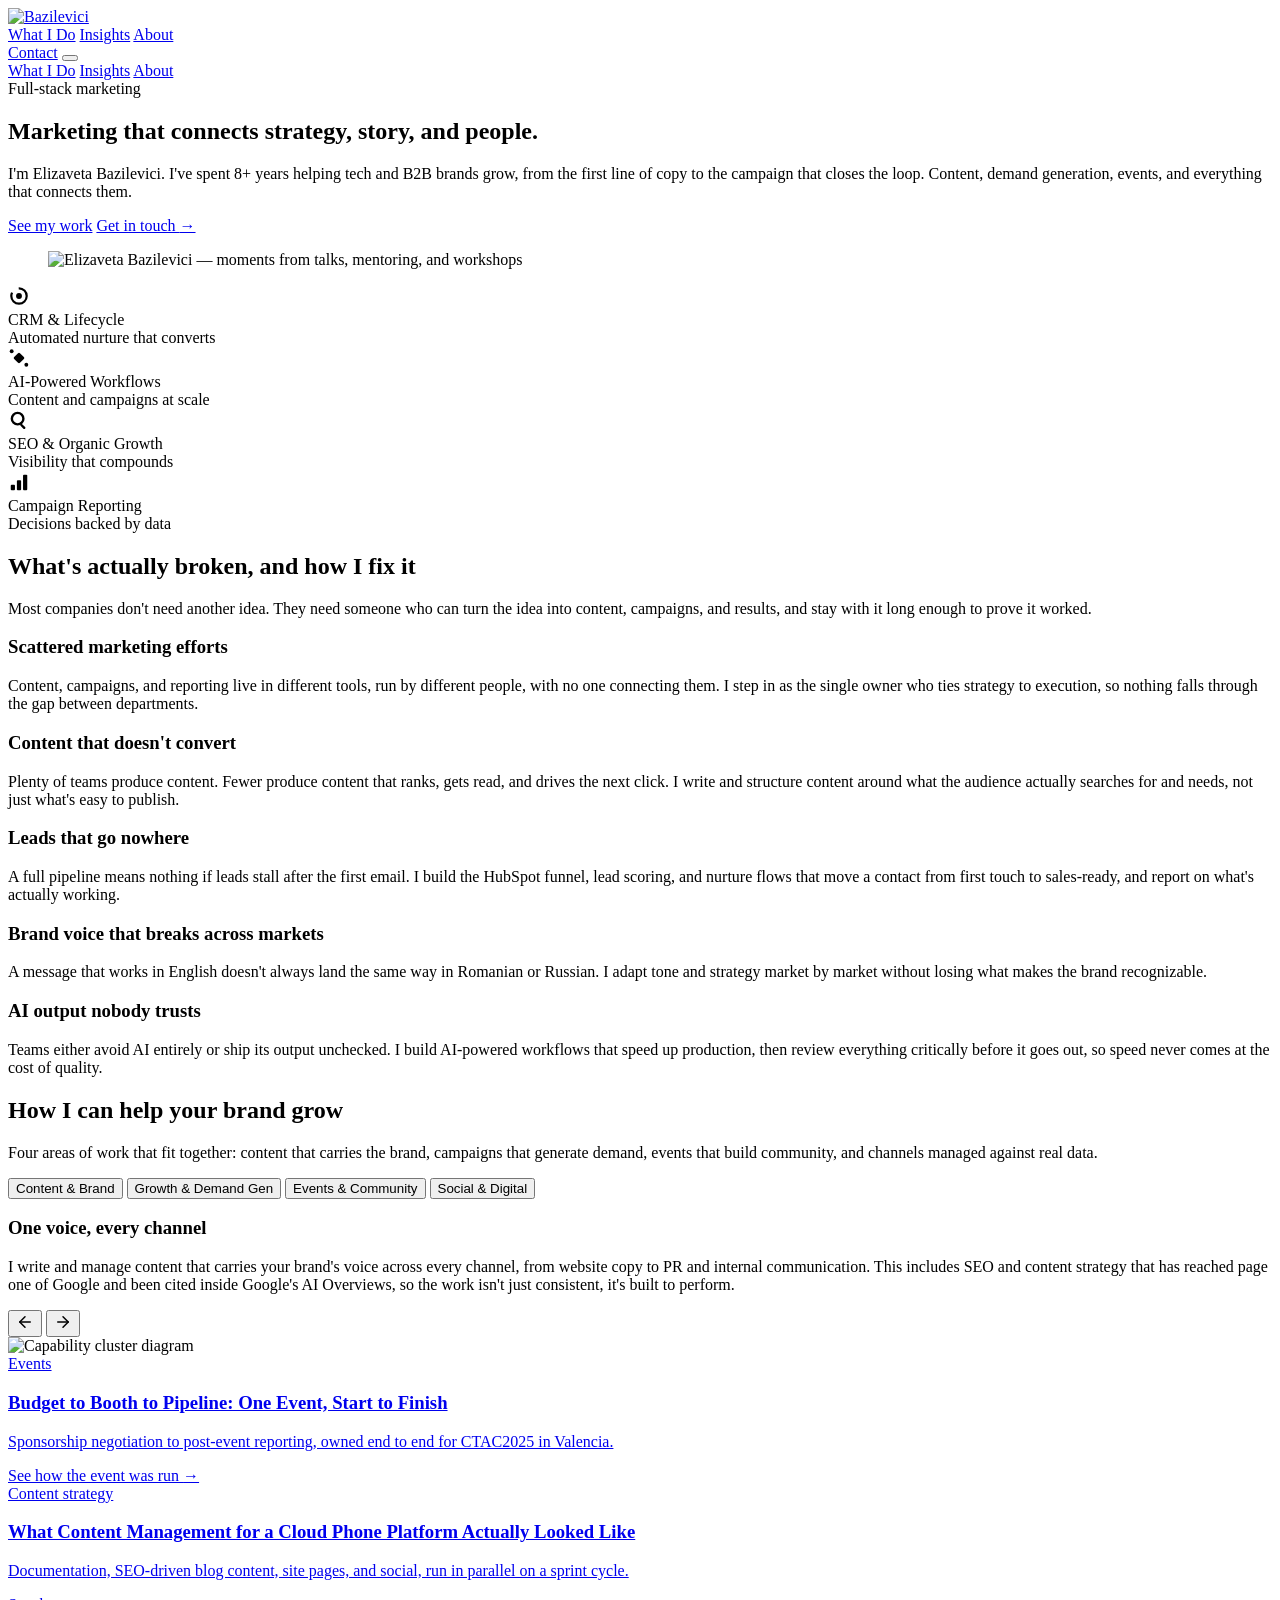
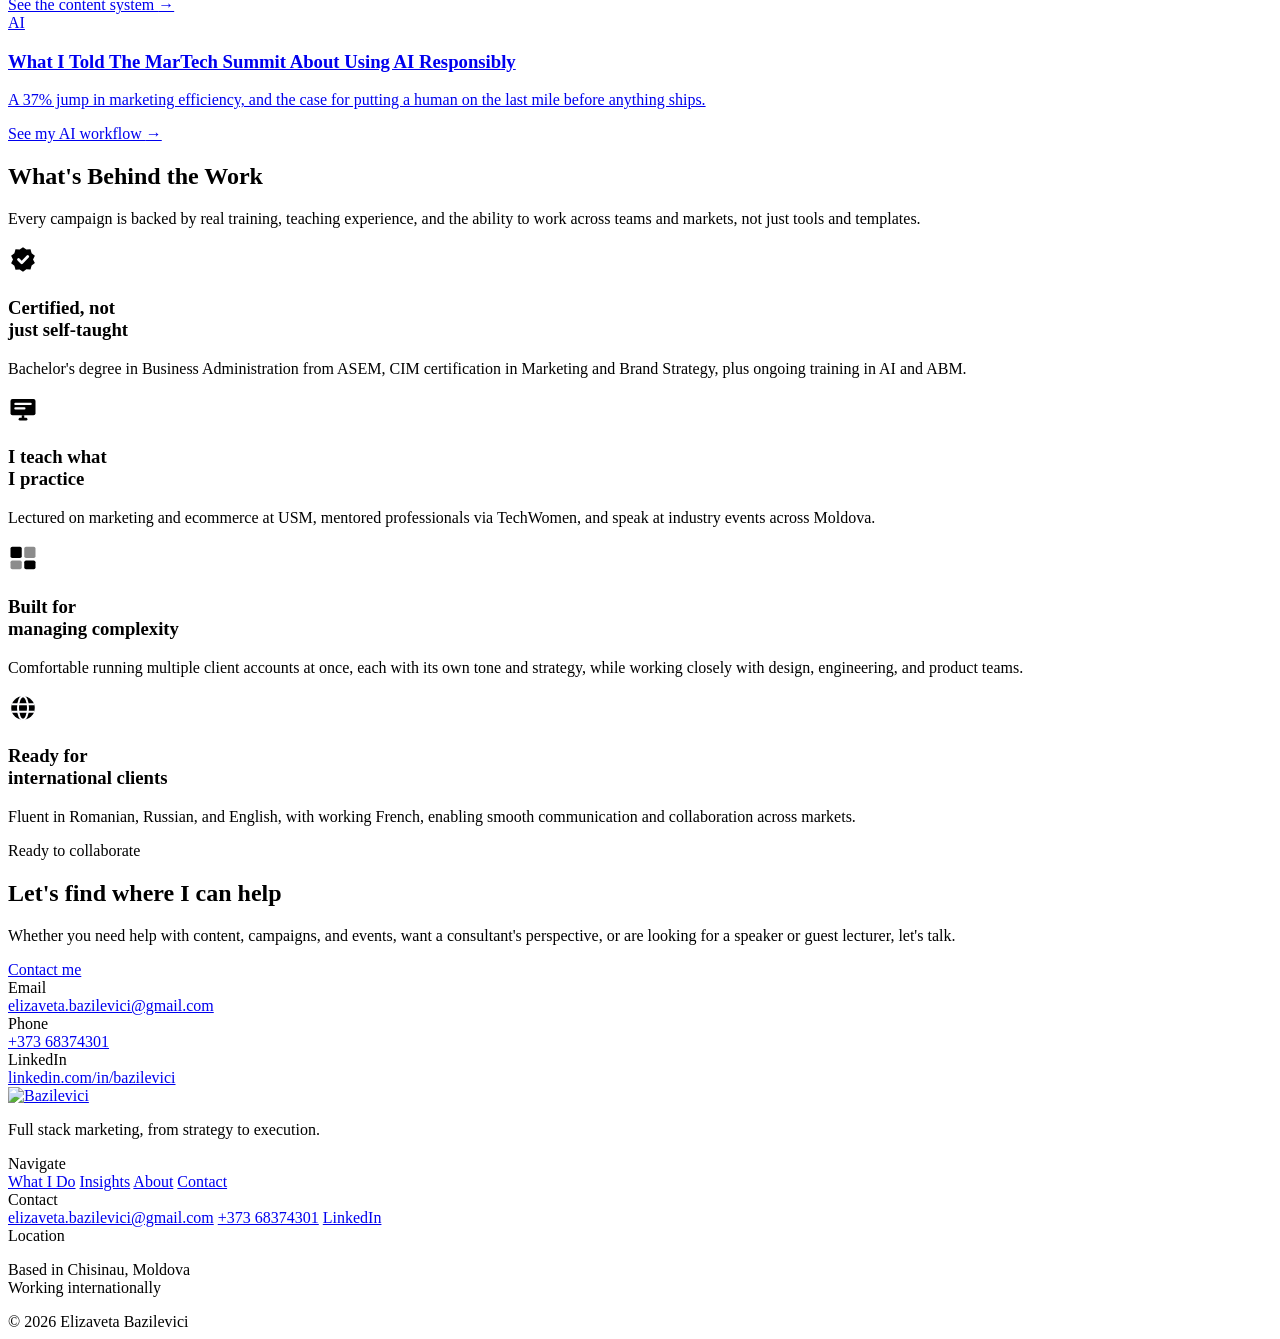
==== index.html @ fcd4f854 "Add index.html for portfolio homepage Co-Authored-By: Claude Sonnet 5 <noreply@anthropic.com> Claude" ====
<!DOCTYPE html>
<html lang="en">
<head>
<meta charset="utf-8">
<meta name="viewport" content="width=device-width, initial-scale=1">
<title>Elizaveta Bazilevici — Marketing &amp; Event Strategist</title>
<meta name="description" content="Marketing that connects strategy, story, and people. Content, demand generation, events, and everything that connects them.">
<link rel="icon" type="image/svg+xml" href="assets/img/favicon.svg">
<link rel="preconnect" href="https://fonts.googleapis.com">
<link rel="preconnect" href="https://fonts.gstatic.com" crossorigin>
<link href="https://fonts.googleapis.com/css2?family=Instrument+Sans:wght@400;500;600;700&display=swap" rel="stylesheet">
<link rel="stylesheet" href="assets/css/style.css">
</head>
<body>

<header class="site-header" id="top">
  <div class="site-header__bar">
    <a href="#top" class="brand-link">
      <img src="assets/img/logo.png" alt="Bazilevici" />
    </a>
    <div class="site-header__actions">
      <nav class="site-nav">
        <a href="#services">What I Do</a>
        <a href="insights.html">Insights</a>
        <a href="about.html">About</a>
      </nav>
      <a href="mailto:elizaveta.bazilevici@gmail.com" class="btn-contact">Contact</a>
      <button type="button" class="menu-toggle" data-menu-toggle aria-label="Toggle navigation">
        <span></span>
        <span></span>
      </button>
    </div>
  </div>
  <nav class="mobile-nav" data-mobile-nav>
    <a href="#services">What I Do</a>
    <a href="insights.html">Insights</a>
    <a href="about.html">About</a>
  </nav>
</header>

<section class="hero">
  <div class="hero__copy">
    <div class="hero__kicker">
      <span class="kicker-pink">Full-stack</span>
      <span class="kicker-ink">marketing</span>
    </div>
    <h1>Marketing that connects strategy, story, and people.</h1>
    <p class="hero__subhead">I'm Elizaveta Bazilevici. I've spent 8+ years helping tech and B2B brands grow, from the first line of copy to the campaign that closes the loop. Content, demand generation, events, and everything that connects them.</p>
    <div class="hero__ctas">
      <a href="#featured-work" class="btn-primary">See my work</a>
      <a href="mailto:elizaveta.bazilevici@gmail.com" class="link-arrow">Get in touch <span>→</span></a>
    </div>
  </div>
  <div class="hero__art">
    <span class="shape shape--ring" aria-hidden="true"></span>
    <span class="shape shape--disc" aria-hidden="true"></span>
    <span class="shape shape--dot" aria-hidden="true"></span>
    <figure>
      <img src="assets/img/hero-collage.png" alt="Elizaveta Bazilevici — moments from talks, mentoring, and workshops" />
    </figure>
  </div>
</section>

<section class="capability-strip">
  <div class="capability-item" data-reveal>
    <div class="capability-item__icon">
      <svg width="22" height="22" viewBox="0 0 24 24" aria-hidden="true"><circle cx="12" cy="12" r="8.4" fill="none" stroke="currentColor" stroke-width="2.4" stroke-dasharray="30 9"/><circle cx="12" cy="12" r="3.2" fill="currentColor"/></svg>
    </div>
    <div class="capability-item__text">
      <div class="capability-item__title">CRM &amp; Lifecycle</div>
      <div class="capability-item__desc">Automated nurture that converts</div>
    </div>
  </div>
  <div class="capability-item" data-reveal style="transition-delay: 60ms">
    <div class="capability-item__icon">
      <svg width="22" height="22" viewBox="0 0 24 24" aria-hidden="true"><rect x="7.5" y="7.5" width="9" height="9" rx="1.5" transform="rotate(45 12 12)" fill="currentColor"/><circle cx="4" cy="4.6" r="2.1" fill="currentColor"/><circle cx="20" cy="19.4" r="2.1" fill="currentColor"/></svg>
    </div>
    <div class="capability-item__text">
      <div class="capability-item__title">AI-Powered Workflows</div>
      <div class="capability-item__desc">Content and campaigns at scale</div>
    </div>
  </div>
  <div class="capability-item" data-reveal style="transition-delay: 120ms">
    <div class="capability-item__icon">
      <svg width="22" height="22" viewBox="0 0 24 24" aria-hidden="true"><circle cx="10.5" cy="10.5" r="6.3" fill="none" stroke="currentColor" stroke-width="2.6"/><rect x="14.6" y="15.6" width="7" height="2.6" rx="1.3" transform="rotate(45 14.6 15.6)" fill="currentColor"/></svg>
    </div>
    <div class="capability-item__text">
      <div class="capability-item__title">SEO &amp; Organic Growth</div>
      <div class="capability-item__desc">Visibility that compounds</div>
    </div>
  </div>
  <div class="capability-item" data-reveal style="transition-delay: 180ms">
    <div class="capability-item__icon">
      <svg width="22" height="22" viewBox="0 0 24 24" aria-hidden="true"><rect x="3" y="15" width="4.6" height="6" rx="1" fill="currentColor"/><rect x="9.7" y="10" width="4.6" height="11" rx="1" fill="currentColor"/><rect x="16.4" y="4" width="4.6" height="17" rx="1" fill="currentColor"/></svg>
    </div>
    <div class="capability-item__text">
      <div class="capability-item__title">Campaign Reporting</div>
      <div class="capability-item__desc">Decisions backed by data</div>
    </div>
  </div>
</section>

<section id="about" class="broken">
  <div class="broken__intro" data-reveal>
    <h2>What's actually broken, and how I fix it</h2>
    <p>Most companies don't need another idea. They need someone who can turn the idea into content, campaigns, and results, and stay with it long enough to prove it worked.</p>
  </div>

  <div class="broken-card" data-reveal data-magnet-card data-tilt="1">
    <h3>Scattered marketing efforts</h3>
    <p>Content, campaigns, and reporting live in different tools, run by different people, with no one connecting them. I step in as the single owner who ties strategy to execution, so nothing falls through the gap between departments.</p>
  </div>
  <div class="broken-card" data-reveal data-magnet-card data-tilt="2">
    <h3>Content that doesn't convert</h3>
    <p>Plenty of teams produce content. Fewer produce content that ranks, gets read, and drives the next click. I write and structure content around what the audience actually searches for and needs, not just what's easy to publish.</p>
  </div>
  <div class="broken-card" data-reveal data-magnet-card data-tilt="3">
    <h3>Leads that go nowhere</h3>
    <p>A full pipeline means nothing if leads stall after the first email. I build the HubSpot funnel, lead scoring, and nurture flows that move a contact from first touch to sales-ready, and report on what's actually working.</p>
  </div>
  <div class="broken-card" data-reveal data-magnet-card data-tilt="4">
    <h3>Brand voice that breaks across markets</h3>
    <p>A message that works in English doesn't always land the same way in Romanian or Russian. I adapt tone and strategy market by market without losing what makes the brand recognizable.</p>
  </div>
  <div class="broken-card" data-reveal data-magnet-card data-tilt="5">
    <h3>AI output nobody trusts</h3>
    <p>Teams either avoid AI entirely or ship its output unchecked. I build AI-powered workflows that speed up production, then review everything critically before it goes out, so speed never comes at the cost of quality.</p>
  </div>
</section>

<section id="services" class="services">
  <div class="services__intro" data-reveal>
    <h2>How I can help your brand grow</h2>
    <p>Four areas of work that fit together: content that carries the brand, campaigns that generate demand, events that build community, and channels managed against real data.</p>
  </div>

  <div class="service-tabs" role="tablist" data-service-tabs data-reveal style="transition-delay: 80ms">
    <button type="button" role="tab" class="service-tab is-active" data-service-tab data-magnet
      data-title="One voice, every channel"
      data-body="I write and manage content that carries your brand's voice across every channel, from website copy to PR and internal communication. This includes SEO and content strategy that has reached page one of Google and been cited inside Google's AI Overviews, so the work isn't just consistent, it's built to perform.">Content &amp; Brand</button>
    <button type="button" role="tab" class="service-tab" data-service-tab data-magnet
      data-title="Campaigns that convert, built on real funnel data"
      data-body="I own the full demand generation process in HubSpot, from lead scoring and segmentation to automated nurture flows and A/B tested email campaigns. One client project grew from launch to over 750 paying clients in 11 months through organic strategy alone, with no paid acquisition involved.">Growth &amp; Demand Gen</button>
    <button type="button" role="tab" class="service-tab" data-service-tab data-magnet
      data-title="Experiences that leave a mark, from planning to follow-up"
      data-body="I've managed events and conferences end to end, from logistics and partner coordination to speaker support and post-event analysis. This includes large tech conferences as well as smaller webinars, always with a clear communication strategy behind them.">Events &amp; Community</button>
    <button type="button" role="tab" class="service-tab" data-service-tab data-magnet
      data-title="Presence backed by data, not guesswork"
      data-body="I manage social channels with clear KPIs and regular performance reporting, adjusting strategy based on what the numbers actually show. This includes brand reputation and employer branding work that measurably improved online perception and engagement.">Social &amp; Digital</button>
  </div>

  <div class="services__panel">
    <div class="services__panel-text">
      <h3 data-service-title>One voice, every channel</h3>
      <p data-service-body>I write and manage content that carries your brand's voice across every channel, from website copy to PR and internal communication. This includes SEO and content strategy that has reached page one of Google and been cited inside Google's AI Overviews, so the work isn't just consistent, it's built to perform.</p>
      <div class="services__panel-nav">
        <button type="button" data-service-prev aria-label="Previous service">
          <svg width="18" height="18" viewBox="0 0 24 24" fill="none" stroke="currentColor" stroke-width="2" stroke-linecap="round" stroke-linejoin="round"><line x1="19" y1="12" x2="5" y2="12"/><polyline points="12 19 5 12 12 5"/></svg>
        </button>
        <button type="button" data-service-next aria-label="Next service">
          <svg width="18" height="18" viewBox="0 0 24 24" fill="none" stroke="currentColor" stroke-width="2" stroke-linecap="round" stroke-linejoin="round"><line x1="5" y1="12" x2="19" y2="12"/><polyline points="12 5 19 12 12 19"/></svg>
        </button>
      </div>
    </div>
    <div class="services__panel-image">
      <img src="assets/img/capability-cluster.png" alt="Capability cluster diagram" />
    </div>
  </div>
</section>

<section id="featured-work" class="featured-work">
  <div class="work-grid">
    <a href="insights-budget-to-booth-to-pipeline.html" class="work-card" data-reveal>
      <div class="work-card__media">
        <img src="assets/img/work-budget-to-booth.png" alt="Budget to Booth to Pipeline: One Event, Start to Finish" onerror="this.style.display='none'" />
      </div>
      <div class="work-card__body">
        <div class="work-card__kind">Events</div>
        <h3 class="work-card__title">Budget to Booth to Pipeline: One Event, Start to Finish</h3>
        <p class="work-card__outcome">Sponsorship negotiation to post-event reporting, owned end to end for CTAC2025 in Valencia.</p>
        <span class="work-card__cta">See how the event was run <span>→</span></span>
      </div>
    </a>
    <a href="insights-content-management-for-a-cloud-phone-platform.html" class="work-card" data-reveal style="transition-delay: 70ms">
      <div class="work-card__media">
        <img src="assets/img/work-content-management.png" alt="What Content Management for a Cloud Phone Platform Actually Looked Like" onerror="this.style.display='none'" />
      </div>
      <div class="work-card__body">
        <div class="work-card__kind">Content strategy</div>
        <h3 class="work-card__title">What Content Management for a Cloud Phone Platform Actually Looked Like</h3>
        <p class="work-card__outcome">Documentation, SEO-driven blog content, site pages, and social, run in parallel on a sprint cycle.</p>
        <span class="work-card__cta">See the content system <span>→</span></span>
      </div>
    </a>
    <a href="insights-ai-output-nobody-trusts.html" class="work-card" data-reveal style="transition-delay: 140ms">
      <div class="work-card__media">
        <img src="assets/img/work-ai-output.png" alt="What I Told The MarTech Summit About Using AI Responsibly" onerror="this.style.display='none'" />
      </div>
      <div class="work-card__body">
        <div class="work-card__kind">AI</div>
        <h3 class="work-card__title">What I Told The MarTech Summit About Using AI Responsibly</h3>
        <p class="work-card__outcome">A 37% jump in marketing efficiency, and the case for putting a human on the last mile before anything ships.</p>
        <span class="work-card__cta">See my AI workflow <span>→</span></span>
      </div>
    </a>
  </div>
</section>

<section id="work" class="behind-work">
  <div class="behind-work__intro" data-reveal>
    <h2>What's Behind the Work</h2>
    <p>Every campaign is backed by real training, teaching experience, and the ability to work across teams and markets, not just tools and templates.</p>
  </div>

  <div class="behind-grid">
    <div class="behind-card" data-reveal>
      <div class="behind-card__icon">
        <svg width="30" height="30" viewBox="0 0 24 24" aria-hidden="true"><path d="M12 2.5l2.7 1.9 3.3-.2.9 3.2 2.6 2-1.5 2.9 1.5 2.9-2.6 2-.9 3.2-3.3-.2L12 22.2l-2.7-1.9-3.3.2-.9-3.2-2.6-2L4 12.3 2.5 9.4l2.6-2 .9-3.2 3.3.2z" fill="currentColor"/><path d="M8.4 12.4l2.6 2.6 4.8-5" fill="none" stroke="oklch(0.995 0.002 265)" stroke-width="2.2" stroke-linecap="round" stroke-linejoin="round"/></svg>
      </div>
      <h3>Certified, not<br>just self-taught</h3>
      <p>Bachelor's degree in Business Administration from ASEM, CIM certification in Marketing and Brand Strategy, plus ongoing training in AI and ABM.</p>
    </div>
    <div class="behind-card" data-reveal style="transition-delay: 60ms">
      <div class="behind-card__icon">
        <svg width="30" height="30" viewBox="0 0 24 24" aria-hidden="true"><rect x="2" y="4" width="20" height="13" rx="1.6" fill="currentColor"/><rect x="5" y="7" width="14" height="1.8" rx="0.9" fill="oklch(0.995 0.002 265)"/><rect x="5" y="10.6" width="9" height="1.8" rx="0.9" fill="oklch(0.995 0.002 265)"/><rect x="8.5" y="19" width="7" height="2.2" rx="1.1" fill="currentColor"/><rect x="11" y="17" width="2" height="3" fill="currentColor"/></svg>
      </div>
      <h3>I teach what<br>I practice</h3>
      <p>Lectured on marketing and ecommerce at USM, mentored professionals via TechWomen, and speak at industry events across Moldova.</p>
    </div>
    <div class="behind-card" data-reveal style="transition-delay: 120ms">
      <div class="behind-card__icon">
        <svg width="30" height="30" viewBox="0 0 24 24" aria-hidden="true"><rect x="2" y="3" width="9" height="9" rx="1.4" fill="currentColor"/><rect x="13" y="3" width="9" height="9" rx="1.4" fill="currentColor" opacity="0.45"/><rect x="2" y="14" width="9" height="7" rx="1.4" fill="currentColor" opacity="0.45"/><rect x="13" y="14" width="9" height="7" rx="1.4" fill="currentColor"/></svg>
      </div>
      <h3>Built for<br>managing complexity</h3>
      <p>Comfortable running multiple client accounts at once, each with its own tone and strategy, while working closely with design, engineering, and product teams.</p>
    </div>
    <div class="behind-card" data-reveal style="transition-delay: 180ms">
      <div class="behind-card__icon">
        <svg width="30" height="30" viewBox="0 0 24 24" aria-hidden="true"><circle cx="12" cy="12" r="9.4" fill="currentColor"/><ellipse cx="12" cy="12" rx="4" ry="9.4" fill="none" stroke="oklch(0.995 0.002 265)" stroke-width="1.6"/><path d="M3 9h18M3 15h18" stroke="oklch(0.995 0.002 265)" stroke-width="1.6"/></svg>
      </div>
      <h3>Ready for<br>international clients</h3>
      <p>Fluent in Romanian, Russian, and English, with working French, enabling smooth communication and collaboration across markets.</p>
    </div>
  </div>
</section>

<section id="contact" class="contact">
  <div class="contact__panel">
    <div class="contact__copy">
      <div class="contact__eyebrow">Ready to collaborate</div>
      <h2>Let's find <span>where I can help</span></h2>
      <p>Whether you need help with content, campaigns, and events, want a consultant's perspective, or are looking for a speaker or guest lecturer, let's talk.</p>
      <div class="contact__cta">
        <a href="mailto:elizaveta.bazilevici@gmail.com" class="btn-contact-cta">Contact me</a>
      </div>
    </div>
    <div class="contact__cards">
      <div class="contact-tile">
        <div class="contact-tile__label">Email</div>
        <a href="mailto:elizaveta.bazilevici@gmail.com">elizaveta.bazilevici@gmail.com</a>
      </div>
      <div class="contact-tile contact-tile--offset">
        <div class="contact-tile__label">Phone</div>
        <a href="tel:+37368374301">+373 68374301</a>
      </div>
      <div class="contact-tile">
        <div class="contact-tile__label">LinkedIn</div>
        <a href="https://linkedin.com/in/bazilevici" target="_blank" rel="noopener noreferrer">linkedin.com/in/bazilevici</a>
      </div>
    </div>
  </div>
</section>

<footer class="site-footer">
  <div class="site-footer__grid">
    <div class="site-footer__brand">
      <a href="#top"><img src="assets/img/logo.png" alt="Bazilevici" /></a>
      <p>Full stack marketing, from strategy to execution.</p>
    </div>

    <nav>
      <div class="site-footer__label">Navigate</div>
      <a href="#services">What I Do</a>
      <a href="insights.html">Insights</a>
      <a href="about.html">About</a>
      <a href="mailto:elizaveta.bazilevici@gmail.com">Contact</a>
    </nav>

    <div class="site-footer__contact">
      <div class="site-footer__label">Contact</div>
      <a href="mailto:elizaveta.bazilevici@gmail.com">elizaveta.bazilevici@gmail.com</a>
      <a href="tel:+37368374301">+373 68374301</a>
      <a href="https://linkedin.com/in/bazilevici" target="_blank" rel="noopener noreferrer">LinkedIn</a>
    </div>

    <div class="site-footer__location">
      <div class="site-footer__label">Location</div>
      <p>Based in Chisinau, Moldova<br>Working internationally</p>
    </div>
  </div>
  <div class="site-footer__bottom">
    <div class="site-footer__copyright">© 2026 Elizaveta Bazilevici</div>
  </div>
</footer>

<script src="assets/js/main.js"></script>
</body>
</html>
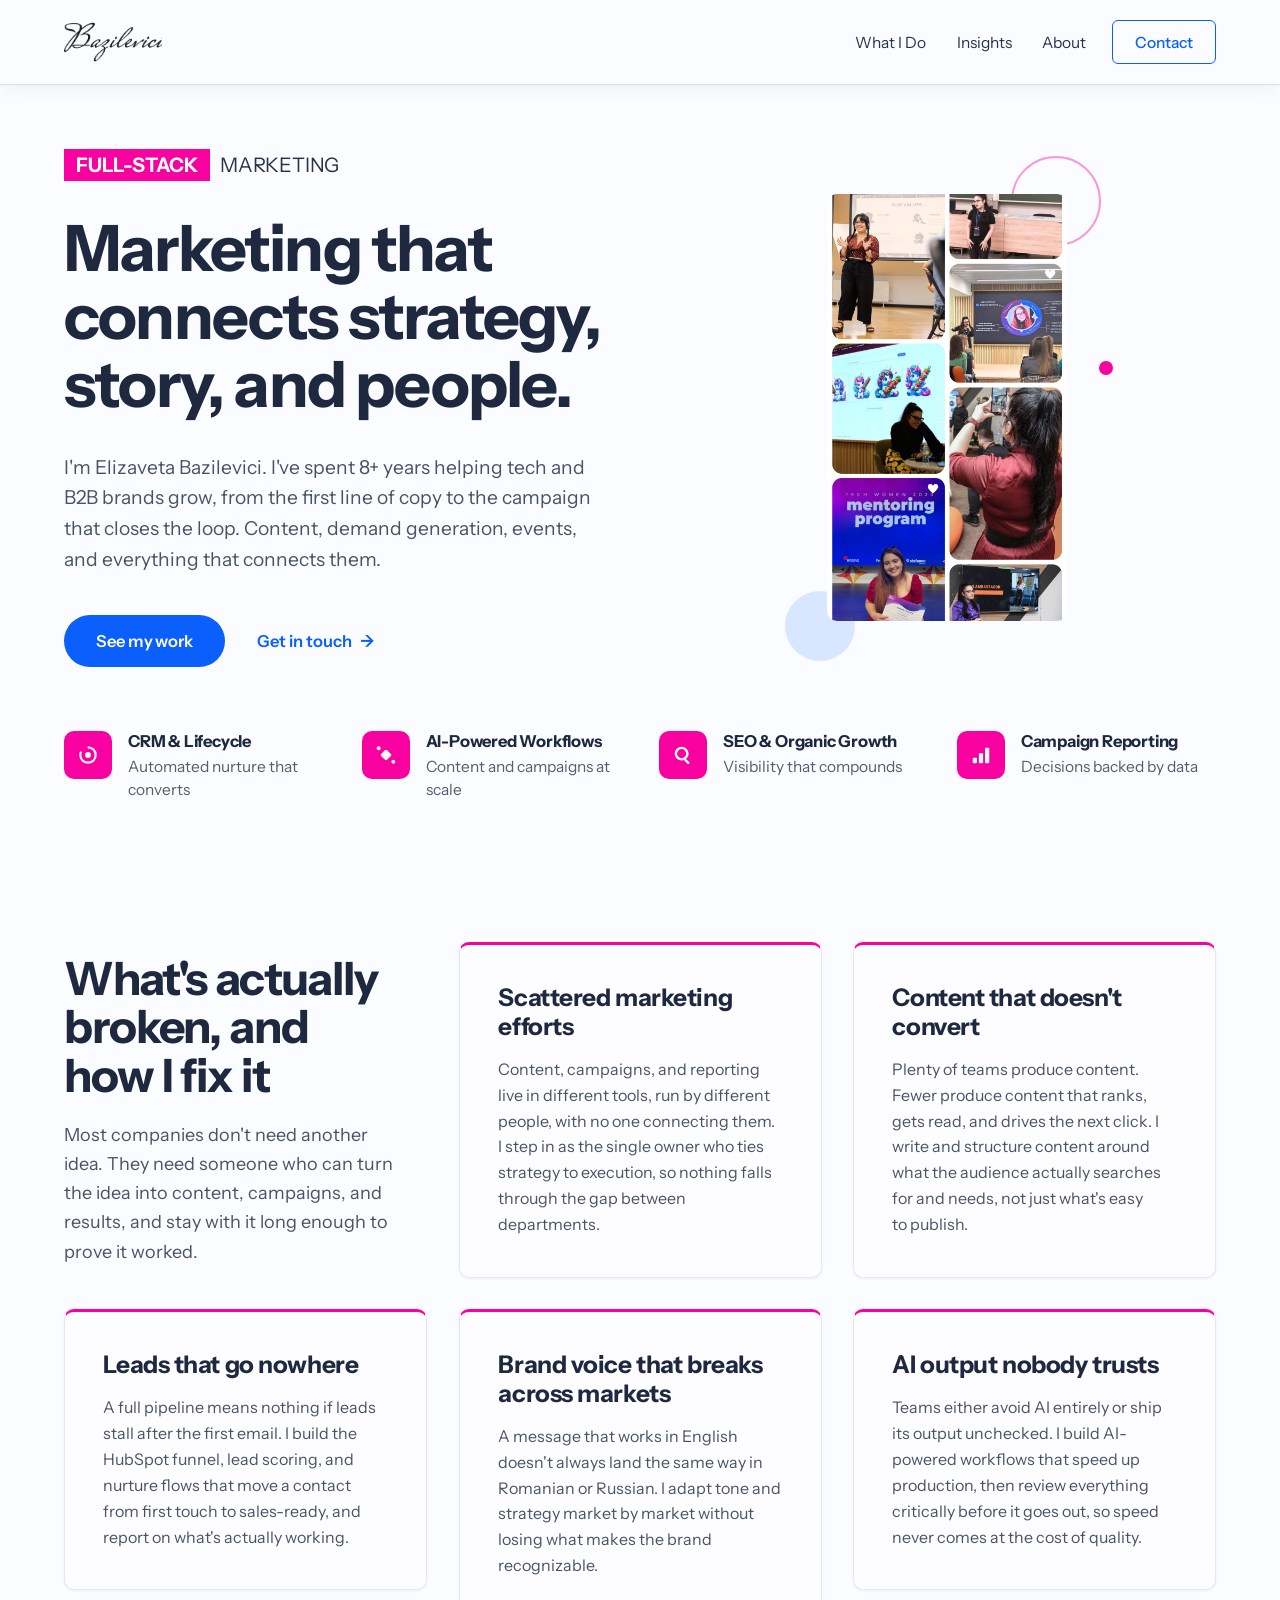
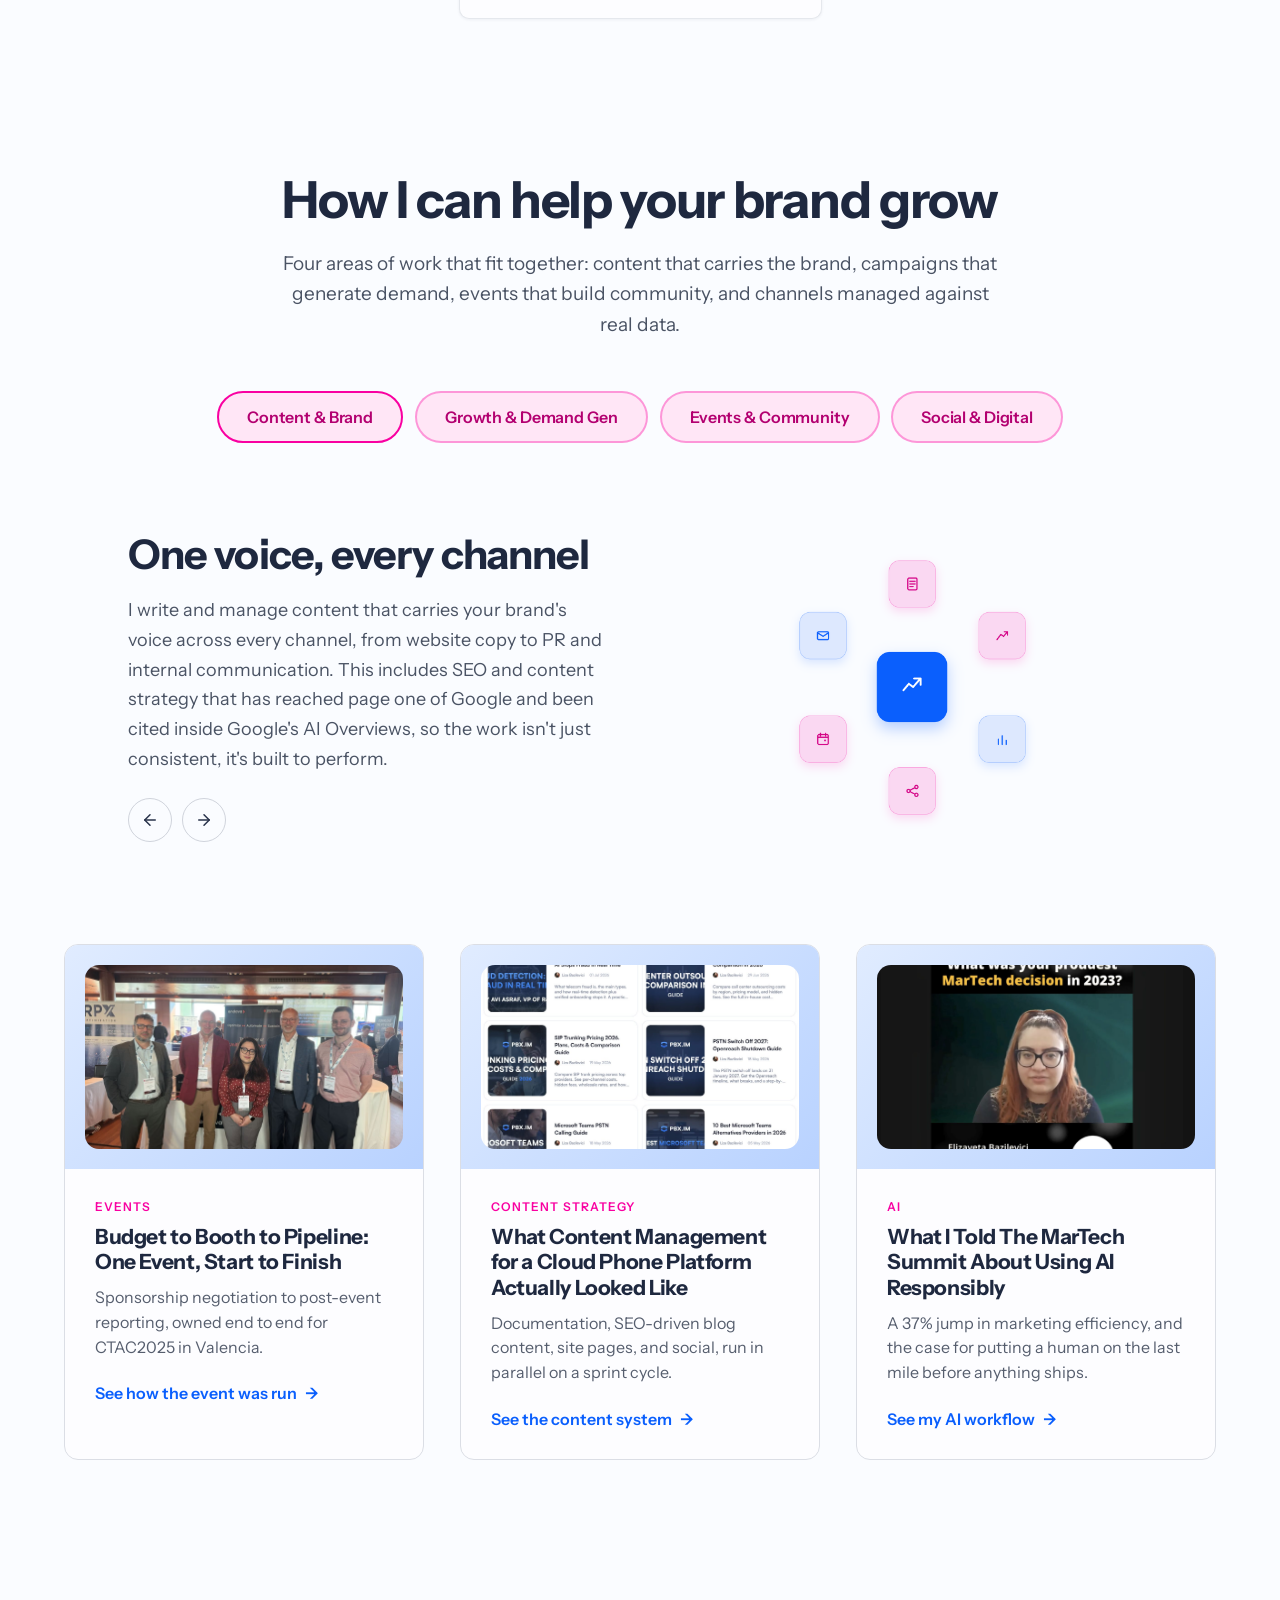
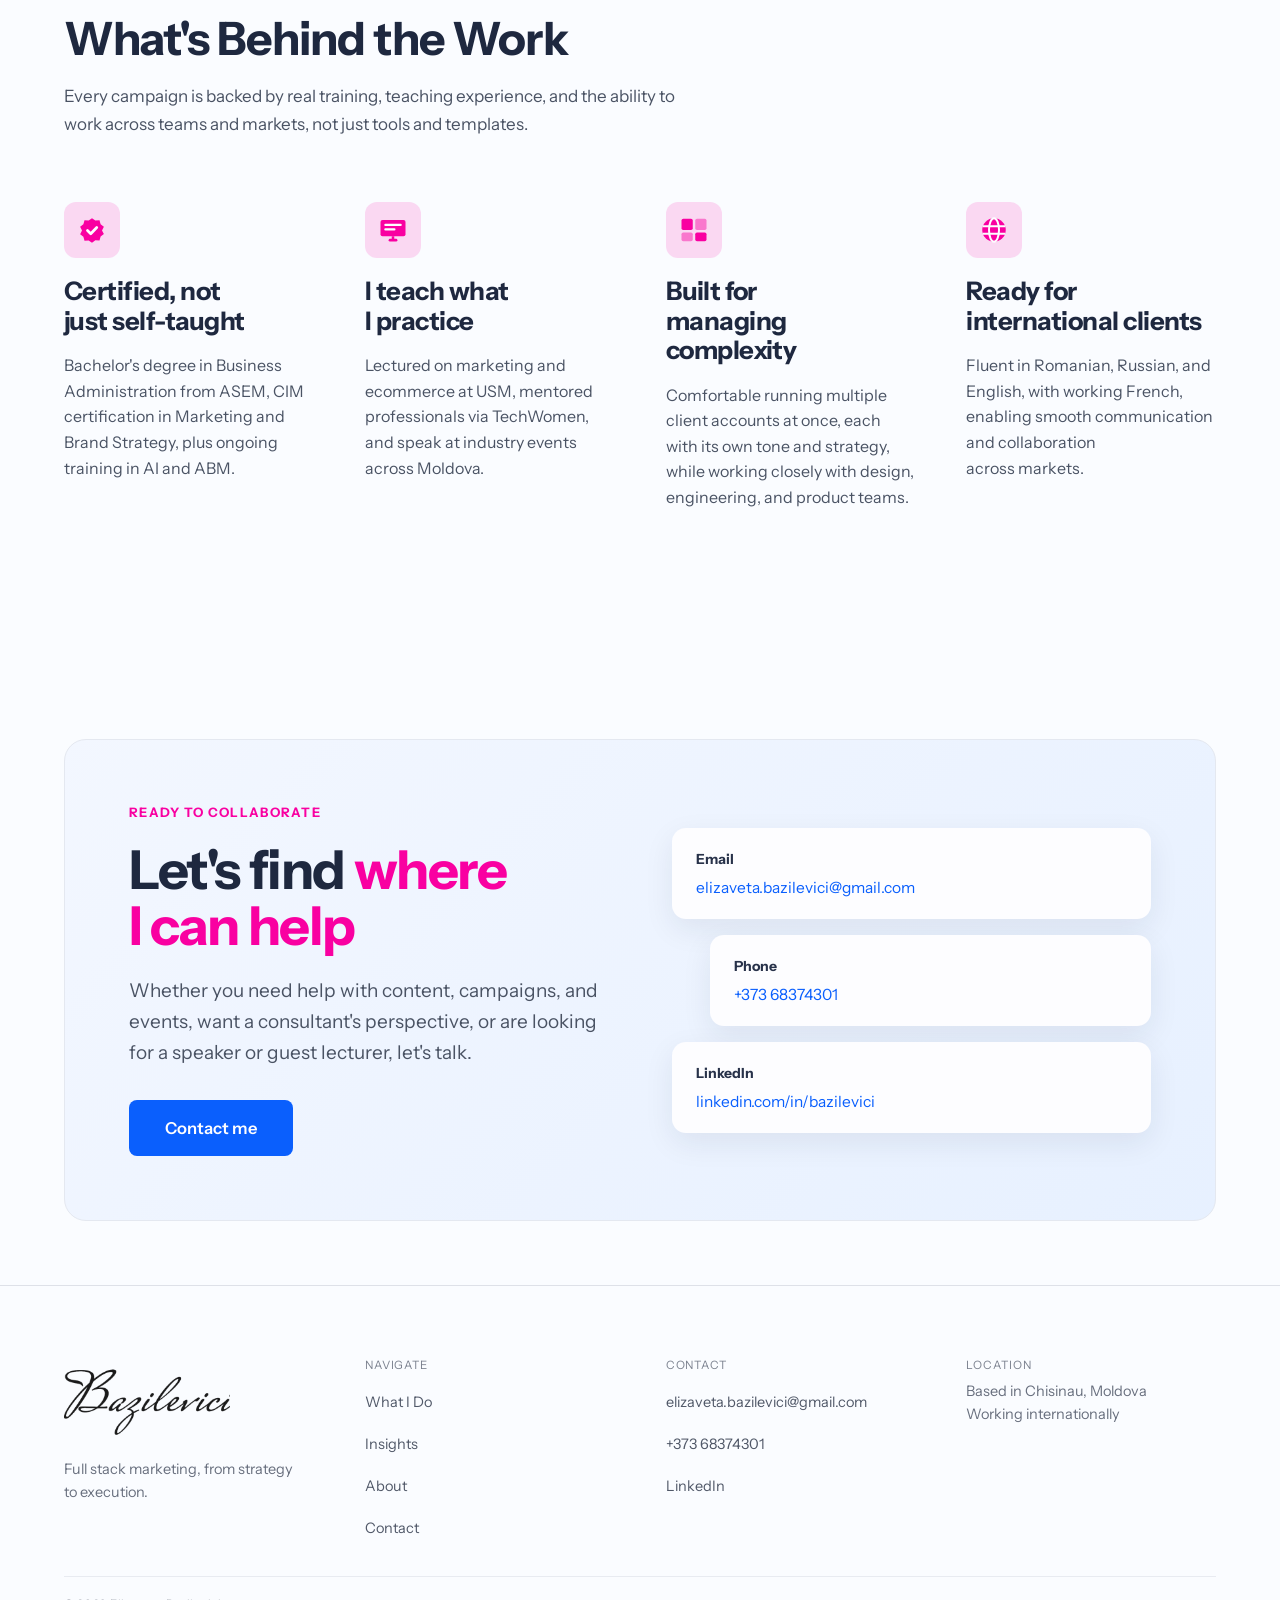
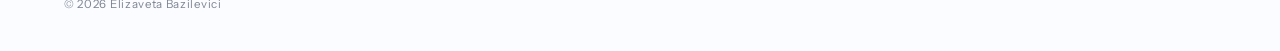
==== commit ac4ef6fa: "Add site images and favicon Matched uploaded assets to their referenced filenames (logo, headshot, h" ====
--- a/index.html
+++ b/index.html
@@ -56,7 +56,7 @@
     <span class="shape shape--disc" aria-hidden="true"></span>
     <span class="shape shape--dot" aria-hidden="true"></span>
     <figure>
-      <img src="assets/img/hero-collage.png" alt="Elizaveta Bazilevici — moments from talks, mentoring, and workshops" />
+      <img src="assets/img/hero-collage.jpg" alt="Elizaveta Bazilevici — moments from talks, mentoring, and workshops" />
     </figure>
   </div>
 </section>
@@ -172,7 +172,7 @@
   <div class="work-grid">
     <a href="insights-budget-to-booth-to-pipeline.html" class="work-card" data-reveal>
       <div class="work-card__media">
-        <img src="assets/img/work-budget-to-booth.png" alt="Budget to Booth to Pipeline: One Event, Start to Finish" onerror="this.style.display='none'" />
+        <img src="assets/img/work-budget-to-booth.jpg" alt="Budget to Booth to Pipeline: One Event, Start to Finish" onerror="this.style.display='none'" />
       </div>
       <div class="work-card__body">
         <div class="work-card__kind">Events</div>
@@ -183,7 +183,7 @@
     </a>
     <a href="insights-content-management-for-a-cloud-phone-platform.html" class="work-card" data-reveal style="transition-delay: 70ms">
       <div class="work-card__media">
-        <img src="assets/img/work-content-management.png" alt="What Content Management for a Cloud Phone Platform Actually Looked Like" onerror="this.style.display='none'" />
+        <img src="assets/img/work-content-management.jpg" alt="What Content Management for a Cloud Phone Platform Actually Looked Like" onerror="this.style.display='none'" />
       </div>
       <div class="work-card__body">
         <div class="work-card__kind">Content strategy</div>
@@ -194,7 +194,7 @@
     </a>
     <a href="insights-ai-output-nobody-trusts.html" class="work-card" data-reveal style="transition-delay: 140ms">
       <div class="work-card__media">
-        <img src="assets/img/work-ai-output.png" alt="What I Told The MarTech Summit About Using AI Responsibly" onerror="this.style.display='none'" />
+        <img src="assets/img/work-ai-output.jpg" alt="What I Told The MarTech Summit About Using AI Responsibly" onerror="this.style.display='none'" />
       </div>
       <div class="work-card__body">
         <div class="work-card__kind">AI</div>
--- a/assets/css/style.css
+++ b/assets/css/style.css
@@ -0,0 +1,1436 @@
+/* Elizaveta Bazilevici — marketing portfolio
+   Design system: cool neutral base, single blue accent, pink highlight accent. */
+
+:root {
+  --bg: oklch(0.99 0.004 265);
+  --surface: oklch(0.995 0.002 265);
+  --ink: oklch(0.28 0.045 265);
+  --ink-strong: oklch(0.32 0.045 265);
+  --body-text: oklch(0.44 0.03 265);
+  --muted-text: oklch(0.48 0.028 265);
+  --footer-text: oklch(0.46 0.028 265);
+  --footer-muted: oklch(0.54 0.025 265);
+  --label-muted: oklch(0.6 0.022 265);
+  --footer-copyright: oklch(0.62 0.02 265);
+
+  --blue: oklch(0.55 0.245 262);
+  --blue-hover: oklch(0.45 0.235 264);
+  --pink: oklch(0.63 0.29 350);
+  --pink-tint-bg: oklch(0.63 0.29 350 / 0.14);
+
+  --border: oklch(0.9 0.01 265);
+  --border-light: oklch(0.93 0.008 265);
+  --border-lighter: oklch(0.94 0.008 265);
+  --border-strong: oklch(0.91 0.01 265);
+  --border-control: oklch(0.87 0.012 265);
+
+  --card-shadow: 0 1px 3px oklch(0.28 0.045 265 / 0.06);
+  --card-shadow-hover: 0 14px 34px oklch(0.28 0.045 265 / 0.12);
+  --nav-shadow: 0 1px 2px rgba(20, 20, 30, 0.03), 0 6px 20px rgba(20, 20, 30, 0.04);
+  --tile-shadow: 0 10px 30px oklch(0.28 0.045 265 / 0.08);
+
+  --max-width: 1440px;
+  --gutter: clamp(20px, 5vw, 96px);
+}
+
+* { box-sizing: border-box; }
+
+html, body {
+  margin: 0;
+  padding: 0;
+  background: var(--bg);
+}
+
+body {
+  color: var(--ink);
+  font-family: 'Instrument Sans', system-ui, sans-serif;
+  -webkit-font-smoothing: antialiased;
+  overflow-x: hidden;
+}
+
+a { color: var(--blue); text-decoration: none; }
+a:hover { color: var(--blue-hover); }
+::selection { background: oklch(0.55 0.135 42 / 0.18); }
+
+img { max-width: 100%; }
+
+.wrap {
+  max-width: var(--max-width);
+  margin: 0 auto;
+  padding-left: var(--gutter);
+  padding-right: var(--gutter);
+}
+
+/* ---------- Header ---------- */
+
+.site-header {
+  position: sticky;
+  top: 0;
+  z-index: 40;
+  background: oklch(0.99 0.004 265 / 0.9);
+  backdrop-filter: blur(10px);
+  border-bottom: 1px solid var(--border-strong);
+  box-shadow: var(--nav-shadow);
+}
+
+.site-header__bar {
+  display: flex;
+  gap: 24px;
+  align-items: center;
+  justify-content: space-between;
+  padding: 16px var(--gutter);
+  max-width: var(--max-width);
+  margin: 0 auto;
+}
+
+.brand-link {
+  display: inline-flex;
+  align-items: center;
+  min-height: 44px;
+  transition: opacity 120ms ease;
+}
+.brand-link:hover { opacity: 0.75; }
+
+.brand-link img { height: 52px; width: auto; display: block; }
+
+.site-header__actions {
+  display: flex;
+  align-items: center;
+  gap: clamp(8px, 2vw, 36px);
+}
+
+.site-nav {
+  display: flex;
+  align-items: center;
+  gap: clamp(20px, 2.4vw, 36px);
+}
+
+.site-nav a,
+.mobile-nav a {
+  font-size: 15.5px;
+  color: var(--ink-strong);
+  display: inline-flex;
+  align-items: center;
+  min-height: 44px;
+}
+.site-nav a:hover,
+.mobile-nav a:hover { color: var(--blue); }
+
+.btn-contact {
+  display: inline-flex;
+  align-items: center;
+  min-height: 44px;
+  padding: 0 22px;
+  border-radius: 6px;
+  border: 1px solid var(--blue);
+  color: var(--blue);
+  font-size: 15.5px;
+  font-weight: 500;
+}
+.btn-contact:hover { background: var(--blue); color: var(--surface); }
+
+.menu-toggle {
+  display: none;
+  width: 44px;
+  height: 44px;
+  flex-direction: column;
+  justify-content: center;
+  gap: 5px;
+  padding: 0 10px;
+  background: transparent;
+  border: 1px solid var(--border-control);
+  border-radius: 6px;
+  cursor: pointer;
+}
+.menu-toggle span { display: block; height: 1.5px; background: oklch(0.3 0.045 265); }
+
+.mobile-nav {
+  display: none;
+  flex-direction: column;
+  padding: 8px var(--gutter) 20px;
+  border-top: 1px solid var(--border-lighter);
+  background: var(--bg);
+}
+.mobile-nav a {
+  font-size: 17px;
+  min-height: 52px;
+  border-bottom: 1px solid var(--border-lighter);
+  color: oklch(0.3 0.045 265);
+}
+
+@media (max-width: 820px) {
+  .site-nav { display: none; }
+  .menu-toggle { display: flex; }
+  .mobile-nav.is-open { display: flex; }
+}
+
+/* ---------- Hero ---------- */
+
+.hero {
+  max-width: var(--max-width);
+  margin: 0 auto;
+  padding: clamp(32px, 5vw, 64px) var(--gutter) clamp(40px, 5vw, 64px);
+  display: grid;
+  grid-template-columns: repeat(auto-fit, minmax(340px, 1fr));
+  gap: clamp(40px, 6vw, 80px);
+  align-items: center;
+}
+
+.hero__copy { max-width: 620px; }
+
+.hero__kicker {
+  display: flex;
+  align-items: center;
+  gap: 10px;
+  margin-bottom: clamp(24px, 3vw, 34px);
+  font-size: clamp(17px, 1.6vw, 20px);
+  letter-spacing: -0.01em;
+}
+.hero__kicker .kicker-pink {
+  background: var(--pink);
+  padding: 4px 12px;
+  font-weight: 700;
+  color: var(--surface);
+  text-transform: uppercase;
+}
+.hero__kicker .kicker-ink {
+  color: var(--ink-strong);
+  text-transform: uppercase;
+}
+
+.hero h1 {
+  font-weight: 700;
+  font-size: clamp(36px, 5vw, 64px);
+  line-height: 1.06;
+  letter-spacing: -0.028em;
+  margin: 0;
+  text-wrap: balance;
+}
+
+.hero__subhead {
+  font-size: clamp(17px, 1.5vw, 20px);
+  line-height: 1.6;
+  color: var(--body-text);
+  max-width: 560px;
+  margin: clamp(24px, 2.6vw, 34px) 0 0;
+  text-wrap: pretty;
+}
+
+.hero__ctas {
+  display: flex;
+  flex-wrap: wrap;
+  align-items: center;
+  gap: 12px 28px;
+  margin-top: clamp(30px, 3.2vw, 40px);
+}
+
+.btn-primary {
+  display: inline-flex;
+  align-items: center;
+  min-height: 52px;
+  padding: 0 32px;
+  border-radius: 999px;
+  background: var(--blue);
+  color: var(--surface);
+  font-size: 16.5px;
+  font-weight: 600;
+  letter-spacing: -0.005em;
+}
+.btn-primary:hover { background: var(--blue-hover); color: var(--surface); }
+
+.link-arrow {
+  display: inline-flex;
+  align-items: center;
+  gap: 8px;
+  min-height: 52px;
+  padding: 0 4px;
+  color: var(--blue);
+  font-size: 16.5px;
+  font-weight: 600;
+}
+.link-arrow:hover { color: var(--blue-hover); }
+.link-arrow span { font-size: 17px; }
+
+.hero__art {
+  position: relative;
+  max-width: 280px;
+  margin: 0 auto;
+  padding: 20px;
+}
+.hero__art .shape { position: absolute; z-index: 0; }
+.hero__art .shape--ring {
+  top: -18px; right: -14px; width: 90px; height: 90px;
+  border-radius: 50%; border: 2px solid oklch(0.63 0.29 350 / 0.4);
+}
+.hero__art .shape--disc {
+  bottom: -20px; left: -22px; width: 70px; height: 70px;
+  border-radius: 50%; background: oklch(0.55 0.245 262 / 0.14);
+}
+.hero__art .shape--dot {
+  top: 40%; right: -26px; width: 14px; height: 14px;
+  border-radius: 50%; background: var(--pink);
+}
+.hero__art figure {
+  position: relative;
+  z-index: 1;
+  border-radius: 10px;
+  overflow: hidden;
+  margin: 0;
+}
+.hero__art img { width: 100%; height: auto; display: block; }
+
+/* ---------- Capability strip ---------- */
+
+.capability-strip {
+  max-width: var(--max-width);
+  margin: 0 auto;
+  padding: 0 var(--gutter) clamp(40px, 5vw, 64px);
+  display: grid;
+  grid-template-columns: repeat(auto-fit, minmax(250px, 1fr));
+  gap: clamp(28px, 3vw, 44px);
+}
+
+.capability-item {
+  display: flex;
+  gap: 16px;
+  align-items: flex-start;
+}
+
+.capability-item__icon {
+  flex: none;
+  width: 48px;
+  height: 48px;
+  border-radius: 10px;
+  background: var(--pink);
+  display: flex;
+  align-items: center;
+  justify-content: center;
+  color: var(--surface);
+}
+
+.capability-item__text { display: flex; flex-direction: column; gap: 4px; }
+.capability-item__title { font-weight: 700; font-size: 16.5px; letter-spacing: -0.012em; color: var(--ink); }
+.capability-item__desc { font-size: 15.5px; line-height: 1.5; color: var(--muted-text); }
+
+/* ---------- Section reveal (scroll animation) ---------- */
+
+[data-reveal] {
+  opacity: 0;
+  transform: translateY(16px);
+  transition: opacity 380ms ease-out, transform 380ms ease-out;
+}
+[data-reveal].is-visible {
+  opacity: 1;
+  transform: translateY(0);
+}
+[data-reveal-tilt].is-visible {
+  transform: translateY(0) rotate(0deg);
+}
+
+/* ---------- "What's actually broken" ---------- */
+
+.broken {
+  max-width: var(--max-width);
+  margin: 0 auto;
+  padding: clamp(48px, 6vw, 84px) var(--gutter);
+  display: grid;
+  grid-template-columns: repeat(auto-fit, minmax(290px, 1fr));
+  gap: clamp(24px, 2.5vw, 36px);
+  align-items: start;
+}
+
+.broken__intro {
+  display: flex;
+  flex-direction: column;
+  gap: 20px;
+  padding: clamp(4px, 1vw, 16px) clamp(8px, 2vw, 24px) 0 0;
+}
+.broken__intro h2 {
+  font-weight: 700;
+  font-size: clamp(30px, 3.6vw, 46px);
+  line-height: 1.06;
+  letter-spacing: -0.024em;
+  margin: 0;
+  color: var(--ink);
+  text-wrap: balance;
+}
+.broken__intro p {
+  margin: 0;
+  font-size: clamp(16px, 1.5vw, 18px);
+  line-height: 1.62;
+  color: var(--body-text);
+  text-wrap: pretty;
+}
+
+.broken-card {
+  background: var(--surface);
+  border: 1px solid var(--border-light);
+  border-radius: 10px;
+  box-shadow: var(--card-shadow);
+  padding: clamp(28px, 3vw, 40px);
+  display: flex;
+  flex-direction: column;
+  gap: 16px;
+  will-change: transform;
+  border-top: 3px solid var(--pink);
+  transition: opacity 460ms cubic-bezier(0.22, 1.12, 0.36, 1), transform 460ms cubic-bezier(0.22, 1.12, 0.36, 1), box-shadow 160ms ease;
+}
+.broken-card h3 {
+  font-weight: 700;
+  font-size: clamp(20px, 1.9vw, 25px);
+  line-height: 1.18;
+  letter-spacing: -0.018em;
+  margin: 0;
+  color: var(--ink);
+}
+.broken-card p {
+  margin: 0;
+  font-size: 16px;
+  line-height: 1.62;
+  color: var(--body-text);
+  text-wrap: pretty;
+  flex: 1;
+}
+
+/* Polaroid-drop starting poses, one per card position */
+.broken-card[data-tilt="1"] { transform: translate(-8px, 14px) rotate(-3deg); transition-delay: 400ms; }
+.broken-card[data-tilt="2"] { transform: translate(8px, 18px) rotate(3deg); transition-delay: 495ms; }
+.broken-card[data-tilt="3"] { transform: translate(-10px, 12px) rotate(-4deg); transition-delay: 590ms; }
+.broken-card[data-tilt="4"] { transform: translate(10px, 16px) rotate(4deg); transition-delay: 685ms; }
+.broken-card[data-tilt="5"] { transform: translate(-6px, 20px) rotate(-3deg); transition-delay: 780ms; }
+.broken-card.is-visible { transform: translate(0, 0) rotate(0deg); }
+
+/* ---------- Services ---------- */
+
+.services {
+  max-width: var(--max-width);
+  margin: 0 auto;
+  padding: clamp(48px, 6vw, 84px) var(--gutter);
+  scroll-margin-top: 88px;
+}
+
+.services__intro {
+  max-width: 760px;
+  margin: 0 auto;
+  text-align: center;
+  position: relative;
+}
+.services__intro h2 {
+  font-weight: 700;
+  font-size: clamp(30px, 4vw, 52px);
+  line-height: 1.06;
+  letter-spacing: -0.026em;
+  margin: 0;
+  text-wrap: balance;
+}
+.services__intro p {
+  font-size: clamp(16px, 1.5vw, 19px);
+  line-height: 1.6;
+  color: var(--body-text);
+  margin: 22px 0 0;
+  text-wrap: pretty;
+}
+
+.service-tabs {
+  display: flex;
+  flex-wrap: wrap;
+  justify-content: center;
+  gap: 12px;
+  margin: clamp(36px, 4vw, 56px) 0 clamp(40px, 5vw, 64px);
+}
+
+.service-tab {
+  font-family: inherit;
+  font-size: 16px;
+  font-weight: 600;
+  letter-spacing: -0.008em;
+  min-height: 52px;
+  padding: 0 28px;
+  border-radius: 999px;
+  cursor: pointer;
+  will-change: transform;
+  background: oklch(0.96 0.045 350);
+  border: 2px solid oklch(0.63 0.29 350 / 0.35);
+  color: oklch(0.48 0.24 350);
+  transition: background 120ms ease, color 120ms ease;
+}
+.service-tab:hover {
+  border-color: var(--pink);
+  background: oklch(0.94 0.06 350);
+}
+.service-tab.is-active {
+  border-color: var(--pink);
+}
+.service-tab.is-active:hover { background: oklch(0.96 0.045 350); }
+
+.services__panel {
+  display: grid;
+  grid-template-columns: minmax(300px, 480px) minmax(280px, 480px);
+  justify-content: center;
+  gap: clamp(32px, 5vw, 72px);
+  align-items: center;
+}
+
+.services__panel-text {
+  display: flex;
+  flex-direction: column;
+  gap: 20px;
+}
+.services__panel-text h3 {
+  font-weight: 700;
+  font-size: clamp(28px, 3.2vw, 42px);
+  line-height: 1.08;
+  letter-spacing: -0.022em;
+  margin: 0;
+  color: var(--ink);
+}
+.services__panel-text p {
+  margin: 0;
+  font-size: clamp(16px, 1.5vw, 18px);
+  line-height: 1.65;
+  color: var(--body-text);
+  text-wrap: pretty;
+}
+
+.services__panel-nav { display: flex; gap: 10px; margin-top: 4px; }
+.services__panel-nav button {
+  width: 44px;
+  height: 44px;
+  border-radius: 999px;
+  border: 1.5px solid var(--border-control);
+  background: transparent;
+  color: var(--ink-strong);
+  cursor: pointer;
+  display: flex;
+  align-items: center;
+  justify-content: center;
+  padding: 0;
+}
+.services__panel-nav button:hover { border-color: var(--pink); color: var(--pink); }
+
+.services__panel-image {
+  aspect-ratio: 4 / 3;
+  overflow: hidden;
+  display: flex;
+  align-items: center;
+  justify-content: center;
+}
+.services__panel-image img { width: 100%; height: 100%; object-fit: contain; }
+
+/* ---------- Featured work ---------- */
+
+.featured-work {
+  max-width: var(--max-width);
+  margin: 0 auto;
+  padding: 0 var(--gutter) clamp(48px, 6vw, 84px);
+}
+
+.work-grid {
+  display: grid;
+  grid-template-columns: repeat(auto-fit, minmax(280px, 1fr));
+  gap: clamp(28px, 3vw, 36px);
+}
+
+.work-card {
+  display: flex;
+  flex-direction: column;
+  text-decoration: none;
+  color: inherit;
+  border: 1px solid var(--border);
+  border-radius: 14px;
+  overflow: hidden;
+  background: var(--surface);
+  transition: box-shadow 150ms ease, transform 150ms ease, opacity 380ms ease-out;
+}
+.work-card:hover {
+  color: inherit;
+  box-shadow: 0 12px 32px oklch(0.28 0.045 265 / 0.1);
+  transform: translateY(-3px);
+}
+.work-card.is-visible:hover { transform: translateY(-3px); }
+
+.work-card__media {
+  aspect-ratio: 16 / 10;
+  background: linear-gradient(135deg, oklch(0.94 0.03 262) 0%, oklch(0.86 0.07 262) 100%);
+  display: flex;
+  align-items: center;
+  justify-content: center;
+  padding: 20px;
+  overflow: hidden;
+}
+.work-card__media img {
+  width: 100%;
+  height: 100%;
+  object-fit: cover;
+  border-radius: 14px;
+}
+.work-card__placeholder {
+  font-size: 11.5px;
+  font-weight: 600;
+  letter-spacing: 0.08em;
+  text-transform: uppercase;
+  color: oklch(0.52 0.025 265);
+  border: 1px solid var(--border);
+  background: var(--surface);
+  padding: 7px 12px;
+  border-radius: 999px;
+  text-align: center;
+}
+
+.work-card__body {
+  display: flex;
+  flex-direction: column;
+  gap: 10px;
+  padding: clamp(22px, 2.4vw, 30px);
+}
+.work-card__kind {
+  font-size: 12px;
+  font-weight: 600;
+  letter-spacing: 0.09em;
+  text-transform: uppercase;
+  color: var(--pink);
+}
+.work-card__title {
+  font-weight: 700;
+  font-size: 21px;
+  letter-spacing: -0.018em;
+  margin: 0;
+  line-height: 1.22;
+}
+.work-card__outcome {
+  margin: 0;
+  font-size: 16px;
+  line-height: 1.55;
+  color: var(--muted-text);
+}
+.work-card__cta {
+  display: inline-flex;
+  align-items: center;
+  gap: 8px;
+  margin-top: 14px;
+  font-size: 16px;
+  font-weight: 600;
+  color: var(--blue);
+}
+
+/* ---------- What's behind the work ---------- */
+
+.behind-work {
+  max-width: var(--max-width);
+  margin: 0 auto;
+  padding: clamp(48px, 6vw, 84px) var(--gutter);
+  scroll-margin-top: 88px;
+}
+
+.behind-work__intro {
+  max-width: 640px;
+  margin-bottom: clamp(40px, 5vw, 68px);
+}
+.behind-work__intro h2 {
+  font-weight: 700;
+  font-size: clamp(28px, 3.6vw, 46px);
+  line-height: 1.08;
+  letter-spacing: -0.018em;
+  margin: 0;
+}
+.behind-work__intro p {
+  font-size: 17px;
+  line-height: 1.62;
+  color: var(--body-text);
+  margin: 20px 0 0;
+  text-wrap: pretty;
+}
+
+.behind-grid {
+  display: grid;
+  grid-template-columns: repeat(auto-fit, minmax(240px, 1fr));
+  gap: clamp(36px, 4vw, 56px);
+  margin-bottom: clamp(56px, 7vw, 88px);
+  align-items: stretch;
+}
+
+.behind-card {
+  display: flex;
+  flex-direction: column;
+  gap: 18px;
+  height: 100%;
+}
+.behind-card__icon {
+  width: 56px;
+  height: 56px;
+  border-radius: 12px;
+  background: var(--pink-tint-bg);
+  display: flex;
+  align-items: center;
+  justify-content: center;
+}
+.behind-card__icon svg { color: var(--pink); }
+.behind-card h3 {
+  font-weight: 700;
+  font-size: clamp(21px, 2vw, 26px);
+  line-height: 1.15;
+  letter-spacing: -0.02em;
+  margin: 0;
+  color: var(--ink);
+}
+.behind-card p {
+  margin: 0;
+  font-size: 16px;
+  line-height: 1.6;
+  color: var(--body-text);
+  text-wrap: pretty;
+  flex: 1;
+}
+
+/* ---------- Contact CTA ---------- */
+
+.contact {
+  scroll-margin-top: 88px;
+  padding: clamp(32px, 5vw, 64px) var(--gutter);
+}
+.contact__panel {
+  max-width: 1340px;
+  margin: 0 auto;
+  background: linear-gradient(135deg, oklch(0.975 0.012 265) 0%, oklch(0.955 0.028 265) 100%);
+  border: 1px solid oklch(0.93 0.012 265);
+  border-radius: 22px;
+  padding: clamp(36px, 5vw, 76px);
+  display: grid;
+  grid-template-columns: repeat(auto-fit, minmax(300px, 1fr));
+  gap: clamp(36px, 5vw, 64px);
+  align-items: center;
+}
+.contact__copy {
+  display: flex;
+  flex-direction: column;
+  gap: 22px;
+  max-width: 560px;
+}
+.contact__eyebrow {
+  font-size: 13px;
+  font-weight: 700;
+  letter-spacing: 0.1em;
+  text-transform: uppercase;
+  color: var(--pink);
+}
+.contact__copy h2 {
+  font-weight: 700;
+  font-size: clamp(30px, 4.2vw, 54px);
+  line-height: 1.04;
+  letter-spacing: -0.026em;
+  margin: 0;
+  color: var(--ink);
+  text-wrap: balance;
+}
+.contact__copy h2 span { color: var(--pink); }
+.contact__copy p {
+  margin: 0;
+  font-size: clamp(16px, 1.5vw, 19px);
+  line-height: 1.62;
+  color: var(--body-text);
+  text-wrap: pretty;
+}
+.contact__cta { display: flex; margin-top: 10px; }
+.btn-contact-cta {
+  display: inline-flex;
+  align-items: center;
+  min-height: 56px;
+  padding: 0 36px;
+  border-radius: 8px;
+  background: var(--blue);
+  color: var(--surface);
+  font-size: 16.5px;
+  font-weight: 600;
+}
+.btn-contact-cta:hover { background: var(--blue-hover); color: var(--surface); }
+
+.contact__cards {
+  display: flex;
+  flex-direction: column;
+  gap: 16px;
+}
+.contact-tile {
+  background: var(--surface);
+  border-radius: 14px;
+  box-shadow: var(--tile-shadow);
+  padding: 22px 24px;
+  display: flex;
+  flex-direction: column;
+  gap: 10px;
+}
+.contact-tile--offset { margin-left: clamp(0px, 3vw, 40px); }
+.contact-tile__label { font-size: 14px; font-weight: 700; color: var(--ink-strong); }
+.contact-tile a { font-size: 15.5px; word-break: break-all; }
+
+/* ---------- Footer ---------- */
+
+.site-footer {
+  border-top: 1px solid var(--border-strong);
+}
+.site-footer__grid {
+  max-width: var(--max-width);
+  margin: 0 auto;
+  padding: clamp(44px, 6vw, 72px) var(--gutter) 28px;
+  display: grid;
+  grid-template-columns: repeat(auto-fit, minmax(230px, 1fr));
+  gap: clamp(32px, 4vw, 64px);
+}
+.site-footer__brand { display: flex; flex-direction: column; gap: 12px; }
+.site-footer__brand a { align-self: flex-start; }
+.site-footer__brand img { height: 88px; width: auto; display: block; flex-shrink: 0; }
+.site-footer__brand p {
+  margin: 0;
+  font-size: 14.5px;
+  line-height: 1.55;
+  color: var(--footer-muted);
+  max-width: 260px;
+  text-wrap: pretty;
+}
+
+.site-footer nav, .site-footer__contact {
+  display: flex;
+  flex-direction: column;
+  gap: 2px;
+}
+.site-footer__label {
+  font-size: 11.5px;
+  letter-spacing: 0.08em;
+  text-transform: uppercase;
+  color: var(--label-muted);
+  margin-bottom: 8px;
+}
+.site-footer nav a, .site-footer__contact a {
+  font-size: 14.5px;
+  color: var(--footer-text);
+  display: inline-flex;
+  align-items: center;
+  min-height: 40px;
+}
+.site-footer nav a:hover, .site-footer__contact a:hover { color: var(--blue); }
+.site-footer__contact a { word-break: break-all; }
+
+.site-footer__location p {
+  margin: 0;
+  font-size: 14.5px;
+  line-height: 1.55;
+  color: var(--footer-muted);
+  text-wrap: pretty;
+}
+
+.site-footer__bottom {
+  max-width: var(--max-width);
+  margin: 0 auto;
+  padding: 0 var(--gutter);
+}
+.site-footer__copyright {
+  border-top: 1px solid var(--border-lighter);
+  padding: 20px 0 40px;
+  font-size: 11.5px;
+  letter-spacing: 0.06em;
+  color: var(--footer-copyright);
+}
+
+.site-nav a.is-active,
+.mobile-nav a.is-active {
+  color: var(--blue);
+  font-weight: 600;
+}
+
+/* Simple footer variant used on article pages (name only, no logo image) */
+.site-footer__brand-name {
+  font-weight: 500;
+  font-size: 16px;
+  letter-spacing: -0.01em;
+  color: var(--ink-strong);
+}
+
+/* ================= About page ================= */
+
+.about-hero {
+  max-width: 1180px;
+  margin: 0 auto;
+  padding: clamp(56px, 7vw, 96px) var(--gutter) clamp(48px, 6vw, 72px);
+  display: grid;
+  grid-template-columns: 1fr 220px;
+  gap: clamp(32px, 5vw, 64px);
+  align-items: center;
+}
+.about-hero h1 {
+  font-weight: 700;
+  font-size: clamp(34px, 4.6vw, 56px);
+  line-height: 1.05;
+  letter-spacing: -0.026em;
+  margin: 0;
+}
+.about-hero__tagline {
+  font-size: clamp(17px, 1.6vw, 21px);
+  font-weight: 600;
+  color: var(--pink);
+  margin-top: 10px;
+  letter-spacing: -0.005em;
+}
+.about-hero__copy {
+  display: flex;
+  flex-direction: column;
+  gap: clamp(20px, 2.4vw, 28px);
+  max-width: 900px;
+  margin-top: clamp(24px, 3vw, 34px);
+}
+.about-hero__lede {
+  display: grid;
+  grid-template-columns: minmax(180px, 260px) 1fr;
+  gap: clamp(24px, 3vw, 44px);
+  align-items: start;
+}
+.about-hero__lede-mark {
+  border-left: 3px solid var(--pink);
+  padding-left: clamp(16px, 2vw, 22px);
+}
+.about-hero__lede-mark p {
+  font-weight: 700;
+  font-size: clamp(19px, 1.9vw, 24px);
+  line-height: 1.32;
+  letter-spacing: -0.014em;
+  color: var(--ink);
+  margin: 0;
+  text-wrap: pretty;
+}
+.about-hero__copy p {
+  font-size: clamp(16px, 1.4vw, 18px);
+  line-height: 1.65;
+  color: var(--body-text);
+  margin: 0;
+  text-wrap: pretty;
+}
+.about-hero__photo {
+  width: clamp(200px, 22vw, 280px);
+  height: clamp(320px, 38vw, 490px);
+  justify-self: center;
+  border-radius: 14px;
+  overflow: hidden;
+}
+.about-hero__photo img {
+  width: 100%;
+  height: 100%;
+  object-fit: cover;
+  object-position: 50% 35%;
+  display: block;
+}
+
+@media (max-width: 860px) {
+  .about-hero { grid-template-columns: 1fr; }
+  .about-hero__photo { justify-self: start; }
+  .about-hero__lede { grid-template-columns: 1fr; }
+  .about-row { display: flex !important; flex-direction: column !important; gap: 14px !important; }
+  .about-label-col { position: static !important; }
+}
+
+.about-sections {
+  max-width: 1180px;
+  margin: 0 auto;
+  padding: 0 var(--gutter) clamp(64px, 8vw, 104px);
+}
+
+.about-row {
+  display: grid;
+  grid-template-columns: 26% 1fr;
+  gap: clamp(24px, 4vw, 56px);
+  padding: clamp(32px, 4vw, 48px) 0;
+  border-bottom: 1px solid var(--border-light);
+}
+.about-row:last-of-type { border-bottom: none; }
+
+.about-label-col {
+  position: sticky;
+  top: 100px;
+  align-self: start;
+  font-size: 13px;
+  font-weight: 700;
+  letter-spacing: 0.08em;
+  text-transform: uppercase;
+  color: var(--ink);
+}
+
+.about-mini-grid {
+  display: grid;
+  grid-template-columns: repeat(auto-fit, minmax(220px, 1fr));
+  gap: clamp(24px, 3vw, 32px);
+}
+.about-mini-card { display: flex; flex-direction: column; gap: 10px; }
+.about-mini-card__bar { width: 34px; height: 6px; border-radius: 3px; }
+.about-mini-card__bar--pink { background: var(--pink); }
+.about-mini-card__bar--blue { background: var(--blue); }
+.about-mini-card h3 { margin: 0; font-weight: 700; font-size: 17px; letter-spacing: -0.01em; color: var(--ink); }
+.about-mini-card p { margin: 0; font-size: 15.5px; line-height: 1.55; color: var(--muted-text); }
+
+.about-experience {
+  display: flex;
+  flex-direction: column;
+  gap: 26px;
+  max-width: 680px;
+  font-size: 16px;
+  line-height: 1.65;
+  color: var(--body-text);
+}
+.about-experience p { margin: 0; text-wrap: pretty; }
+.about-experience div + div {
+  padding-top: 18px;
+  border-top: 1px solid var(--border-lighter);
+}
+
+.about-capabilities { display: flex; flex-direction: column; gap: 20px; }
+.about-capabilities__label {
+  font-size: 12.5px;
+  font-weight: 700;
+  letter-spacing: 0.06em;
+  text-transform: uppercase;
+  color: var(--label-muted);
+  margin-bottom: 10px;
+}
+.pill-row { display: flex; flex-wrap: wrap; gap: 10px; }
+.pill {
+  font-size: 14.5px;
+  font-weight: 600;
+  color: var(--ink-strong);
+  border-radius: 999px;
+  padding: 8px 16px;
+  display: inline-block;
+  will-change: transform;
+  background: transparent;
+  border: 1.5px solid transparent;
+}
+.pill--skill { border-color: var(--pink); }
+.pill--tool { border-color: var(--blue); }
+
+.about-education { display: flex; flex-direction: column; gap: 10px; font-size: 16px; line-height: 1.6; color: var(--body-text); max-width: 640px; }
+.about-education p { margin: 0; }
+.about-education strong { color: var(--ink); font-weight: 600; }
+
+.language-grid {
+  display: grid;
+  grid-template-columns: repeat(auto-fit, minmax(220px, 1fr));
+  gap: clamp(24px, 3vw, 36px) clamp(32px, 4vw, 56px);
+  max-width: 640px;
+}
+.language-item { display: flex; flex-direction: column; gap: 8px; }
+.language-item__name { font-weight: 700; font-size: 16px; color: var(--ink); }
+.language-item__track { height: 4px; border-radius: 2px; background: var(--border); overflow: hidden; }
+.language-item__fill { height: 100%; border-radius: 2px; }
+.language-item__fill--pink { background: var(--pink); }
+.language-item__fill--blue { background: var(--blue); }
+.language-item__level { font-size: 14.5px; color: var(--muted-text); }
+
+.about-more p {
+  margin: 0;
+  font-size: 16px;
+  line-height: 1.65;
+  color: var(--body-text);
+  max-width: 640px;
+  text-wrap: pretty;
+}
+
+.about-cta-row {
+  display: flex;
+  flex-wrap: wrap;
+  align-items: center;
+  gap: 12px 32px;
+  padding-top: clamp(40px, 5vw, 56px);
+}
+.btn-outline-pill {
+  display: inline-flex;
+  align-items: center;
+  min-height: 52px;
+  padding: 0 32px;
+  border-radius: 999px;
+  border: 1.5px solid var(--blue);
+  color: var(--blue);
+  font-size: 16.5px;
+  font-weight: 600;
+  letter-spacing: -0.005em;
+}
+.btn-outline-pill:hover { background: var(--blue); color: var(--surface); }
+.btn-solid-pill {
+  display: inline-flex;
+  align-items: center;
+  min-height: 52px;
+  padding: 0 32px;
+  border-radius: 999px;
+  background: var(--blue);
+  color: var(--surface);
+  font-size: 16.5px;
+  font-weight: 600;
+  letter-spacing: -0.005em;
+}
+.btn-solid-pill:hover { background: var(--blue-hover); color: var(--surface); }
+
+/* ================= Insights index ================= */
+
+.insights-hero {
+  max-width: 1000px;
+  margin: 0 auto;
+  padding: clamp(56px, 8vw, 96px) var(--gutter) clamp(20px, 3vw, 32px);
+  text-align: center;
+  display: flex;
+  flex-direction: column;
+  align-items: center;
+  gap: clamp(22px, 2.6vw, 30px);
+}
+.insights-hero__pill {
+  background: var(--pink);
+  color: var(--surface);
+  font-size: clamp(17px, 1.6vw, 20px);
+  font-weight: 700;
+  letter-spacing: -0.01em;
+  padding: 4px 12px;
+}
+.insights-hero h1 {
+  font-weight: 700;
+  font-size: clamp(34px, 4.6vw, 56px);
+  line-height: 1.06;
+  letter-spacing: -0.026em;
+  margin: 0;
+  text-wrap: balance;
+}
+.insights-hero p {
+  font-size: clamp(17px, 1.5vw, 20px);
+  line-height: 1.6;
+  color: var(--body-text);
+  max-width: 620px;
+  margin: 0;
+  text-wrap: pretty;
+}
+
+.insights-main {
+  max-width: var(--max-width);
+  margin: 0 auto;
+  padding: clamp(16px, 2vw, 24px) var(--gutter) 0;
+}
+
+.filter-row {
+  display: flex;
+  flex-wrap: wrap;
+  justify-content: center;
+  gap: 12px;
+  margin: 0 0 clamp(40px, 5vw, 64px);
+}
+.filter-pill {
+  font-family: inherit;
+  font-size: 15px;
+  font-weight: 600;
+  letter-spacing: -0.005em;
+  min-height: 44px;
+  padding: 0 22px;
+  border-radius: 999px;
+  cursor: pointer;
+  transition: background 120ms ease, color 120ms ease, border-color 120ms ease;
+  background: transparent;
+  border: 1.5px solid var(--border-control);
+  color: var(--muted-text);
+}
+.filter-pill:hover { border-color: var(--pink); color: var(--pink); }
+.filter-pill.is-active {
+  background: var(--pink);
+  border-color: var(--pink);
+  color: var(--surface);
+}
+.filter-pill.is-active:hover { border-color: var(--pink); color: var(--surface); }
+
+.insights-grid {
+  display: grid;
+  grid-template-columns: repeat(auto-fit, minmax(280px, 1fr));
+  gap: clamp(28px, 3vw, 36px);
+  padding-bottom: clamp(64px, 8vw, 104px);
+}
+
+.insight-card {
+  display: flex;
+  flex-direction: column;
+  text-decoration: none;
+  color: inherit;
+  border: 1px solid var(--border);
+  border-radius: 14px;
+  overflow: hidden;
+  background: var(--surface);
+  transition: box-shadow 150ms ease, transform 150ms ease, opacity 380ms ease-out, transform 380ms ease-out;
+}
+.insight-card:hover {
+  color: inherit;
+  box-shadow: 0 12px 32px oklch(0.28 0.045 265 / 0.1);
+  transform: translateY(-3px);
+}
+.insight-card__media {
+  aspect-ratio: 16 / 10;
+  background: linear-gradient(135deg, oklch(0.94 0.03 262) 0%, oklch(0.86 0.07 262) 100%);
+  display: flex;
+  align-items: center;
+  justify-content: center;
+  padding: 20px;
+  overflow: hidden;
+}
+.insight-card__media img { width: 100%; height: 100%; object-fit: cover; border-radius: 14px; }
+.insight-card__body { display: flex; flex-direction: column; gap: 10px; padding: clamp(22px, 2.4vw, 30px); }
+.insight-card__tags { display: flex; flex-wrap: wrap; gap: 6px; }
+.tag-pill {
+  display: inline-flex;
+  align-self: flex-start;
+  background: var(--pink);
+  color: var(--surface);
+  font-size: 11.5px;
+  font-weight: 700;
+  letter-spacing: 0.06em;
+  text-transform: uppercase;
+  padding: 5px 12px;
+  border-radius: 999px;
+  border: none;
+  cursor: pointer;
+  font-family: inherit;
+}
+.tag-pill:hover { background: oklch(0.55 0.27 350); }
+.insight-card__title {
+  font-weight: 700;
+  font-size: 20px;
+  letter-spacing: -0.016em;
+  margin: 0;
+  line-height: 1.28;
+  color: var(--ink);
+  display: -webkit-box;
+  -webkit-line-clamp: 2;
+  -webkit-box-orient: vertical;
+  overflow: hidden;
+}
+.insight-card__excerpt {
+  margin: 0;
+  font-size: 15px;
+  line-height: 1.55;
+  color: var(--muted-text);
+  display: -webkit-box;
+  -webkit-line-clamp: 2;
+  -webkit-box-orient: vertical;
+  overflow: hidden;
+}
+.insight-card__meta { font-size: 13px; color: oklch(0.58 0.02 265); margin-top: 4px; }
+
+/* ================= Article pages ================= */
+
+.article-hero {
+  max-width: 800px;
+  margin: 0 auto;
+  padding: clamp(48px, 7vw, 84px) var(--gutter) clamp(28px, 3vw, 36px);
+}
+.back-link {
+  font-size: 14.5px;
+  font-weight: 600;
+  color: var(--blue);
+  display: inline-flex;
+  align-items: center;
+  gap: 6px;
+  margin-bottom: clamp(24px, 3vw, 36px);
+}
+.article-hero h1 {
+  font-weight: 700;
+  font-size: clamp(28px, 3.8vw, 44px);
+  line-height: 1.12;
+  letter-spacing: -0.022em;
+  margin: 20px 0 0;
+  text-wrap: pretty;
+}
+.article-hero__dek {
+  font-size: clamp(16px, 1.5vw, 19px);
+  line-height: 1.6;
+  color: var(--body-text);
+  margin: 18px 0 0;
+  text-wrap: pretty;
+}
+.article-meta {
+  display: flex;
+  align-items: center;
+  gap: 10px;
+  font-size: 14px;
+  color: oklch(0.58 0.02 265);
+  margin-top: 22px;
+  flex-wrap: wrap;
+}
+.article-tag {
+  display: inline-flex;
+  color: var(--surface);
+  font-size: 11.5px;
+  font-weight: 700;
+  letter-spacing: 0.06em;
+  text-transform: uppercase;
+  padding: 4px 10px;
+  border-radius: 999px;
+}
+.article-tag--pink { background: var(--pink); }
+.article-tag--blue { background: var(--blue); }
+
+.article-takeaways {
+  max-width: 800px;
+  margin: 0 auto;
+  padding: 0 var(--gutter) clamp(40px, 5vw, 56px);
+}
+.article-takeaways__box {
+  background: oklch(0.955 0.028 265);
+  border-left: 3px solid var(--pink);
+  border-radius: 8px;
+  padding: clamp(22px, 3vw, 30px) clamp(24px, 3vw, 32px);
+}
+.article-takeaways__label {
+  font-size: 12.5px;
+  font-weight: 700;
+  letter-spacing: 0.08em;
+  text-transform: uppercase;
+  color: var(--ink);
+  margin-bottom: 14px;
+}
+.article-takeaways ul { margin: 0; padding: 0; list-style: none; display: flex; flex-direction: column; gap: 10px; }
+.article-takeaways li { display: flex; gap: 10px; font-size: 15.5px; line-height: 1.55; color: oklch(0.4 0.03 265); }
+.article-takeaways li span { color: var(--blue); font-weight: 700; }
+
+.article-body {
+  max-width: 720px;
+  margin: 0 auto;
+  padding: 0 var(--gutter) clamp(64px, 8vw, 104px);
+  display: flex;
+  flex-direction: column;
+  gap: 22px;
+  font-size: 16.5px;
+  line-height: 1.7;
+  color: oklch(0.4 0.03 265);
+}
+.article-body p { margin: 0; text-wrap: pretty; }
+.article-body h2 {
+  font-weight: 700;
+  font-size: 22px;
+  letter-spacing: -0.01em;
+  color: var(--ink);
+  margin: 14px 0 0;
+  padding-top: 22px;
+  border-top: 1px solid var(--border-light);
+}
+.article-body img {
+  width: 100%;
+  border-radius: 10px;
+  border: 1px solid var(--border);
+  display: block;
+}
+.article-callout {
+  display: flex;
+  gap: 16px;
+  align-items: center;
+  background: oklch(0.955 0.028 265);
+  border-radius: 8px;
+  padding: 20px 22px;
+  margin-top: 8px;
+}
+.article-callout__icon {
+  flex: none;
+  width: 40px;
+  height: 40px;
+  border-radius: 50%;
+  background: var(--blue);
+  display: flex;
+  align-items: center;
+  justify-content: center;
+}
+.article-callout__text { display: flex; flex-direction: column; gap: 2px; }
+.article-callout__text a { font-size: 16px; font-weight: 600; }
+.article-callout__text span { font-size: 14px; color: var(--footer-muted); font-style: italic; }
+
+.article-links-box {
+  display: flex;
+  flex-direction: column;
+  gap: 10px;
+  background: oklch(0.955 0.028 265);
+  border-radius: 8px;
+  padding: 20px 22px;
+  margin-top: 8px;
+}
+.article-links-box__label {
+  font-size: 13px;
+  font-weight: 700;
+  letter-spacing: 0.06em;
+  text-transform: uppercase;
+  color: var(--ink);
+}
+.article-links-box a { font-size: 16px; font-weight: 600; }
+
+.video-list { display: flex; flex-direction: column; gap: 10px; }
+.video-row {
+  display: flex;
+  gap: 12px;
+  align-items: center;
+  background: oklch(0.955 0.028 265);
+  border-radius: 8px;
+  padding: 14px 18px;
+}
+.video-row:hover { background: oklch(0.94 0.03 262); }
+.video-row__play {
+  flex: none;
+  width: 32px;
+  height: 32px;
+  border-radius: 50%;
+  background: var(--blue);
+  display: flex;
+  align-items: center;
+  justify-content: center;
+}
+.video-row span:last-child { font-size: 15.5px; font-weight: 600; color: var(--ink); }
+
+.more-insights {
+  max-width: 1180px;
+  margin: 0 auto;
+  padding: clamp(40px, 5vw, 56px) var(--gutter) clamp(64px, 8vw, 96px);
+  border-top: 1px solid var(--border-light);
+}
+.more-insights h2 {
+  font-weight: 700;
+  font-size: clamp(22px, 2.6vw, 30px);
+  letter-spacing: -0.016em;
+  margin: 0 0 clamp(28px, 3vw, 36px);
+}
+.more-grid {
+  display: grid;
+  grid-template-columns: repeat(auto-fit, minmax(240px, 1fr));
+  gap: clamp(24px, 3vw, 32px);
+}
+.more-card {
+  display: flex;
+  flex-direction: column;
+  text-decoration: none;
+  color: inherit;
+  border: 1px solid var(--border);
+  border-radius: 12px;
+  overflow: hidden;
+  background: var(--surface);
+  transition: box-shadow 150ms ease, transform 150ms ease;
+}
+.more-card:hover {
+  color: inherit;
+  box-shadow: 0 10px 26px oklch(0.28 0.045 265 / 0.1);
+  transform: translateY(-3px);
+}
+.more-card__media {
+  aspect-ratio: 16 / 10;
+  background: linear-gradient(135deg, oklch(0.94 0.03 262) 0%, oklch(0.86 0.07 262) 100%);
+  display: flex;
+  align-items: center;
+  justify-content: center;
+  padding: 16px;
+  overflow: hidden;
+}
+.more-card__media img { width: 100%; height: 100%; object-fit: cover; border-radius: 12px; }
+.more-card__body { display: flex; flex-direction: column; gap: 8px; padding: 18px 20px; }
+.more-card__tag {
+  display: inline-flex;
+  align-self: flex-start;
+  background: var(--pink);
+  color: var(--surface);
+  font-size: 11px;
+  font-weight: 700;
+  letter-spacing: 0.06em;
+  text-transform: uppercase;
+  padding: 4px 10px;
+  border-radius: 999px;
+}
+.more-card__title { font-weight: 700; font-size: 17px; letter-spacing: -0.012em; margin: 0; line-height: 1.3; color: var(--ink); }
+.more-card__meta { font-size: 13px; color: oklch(0.58 0.02 265); }
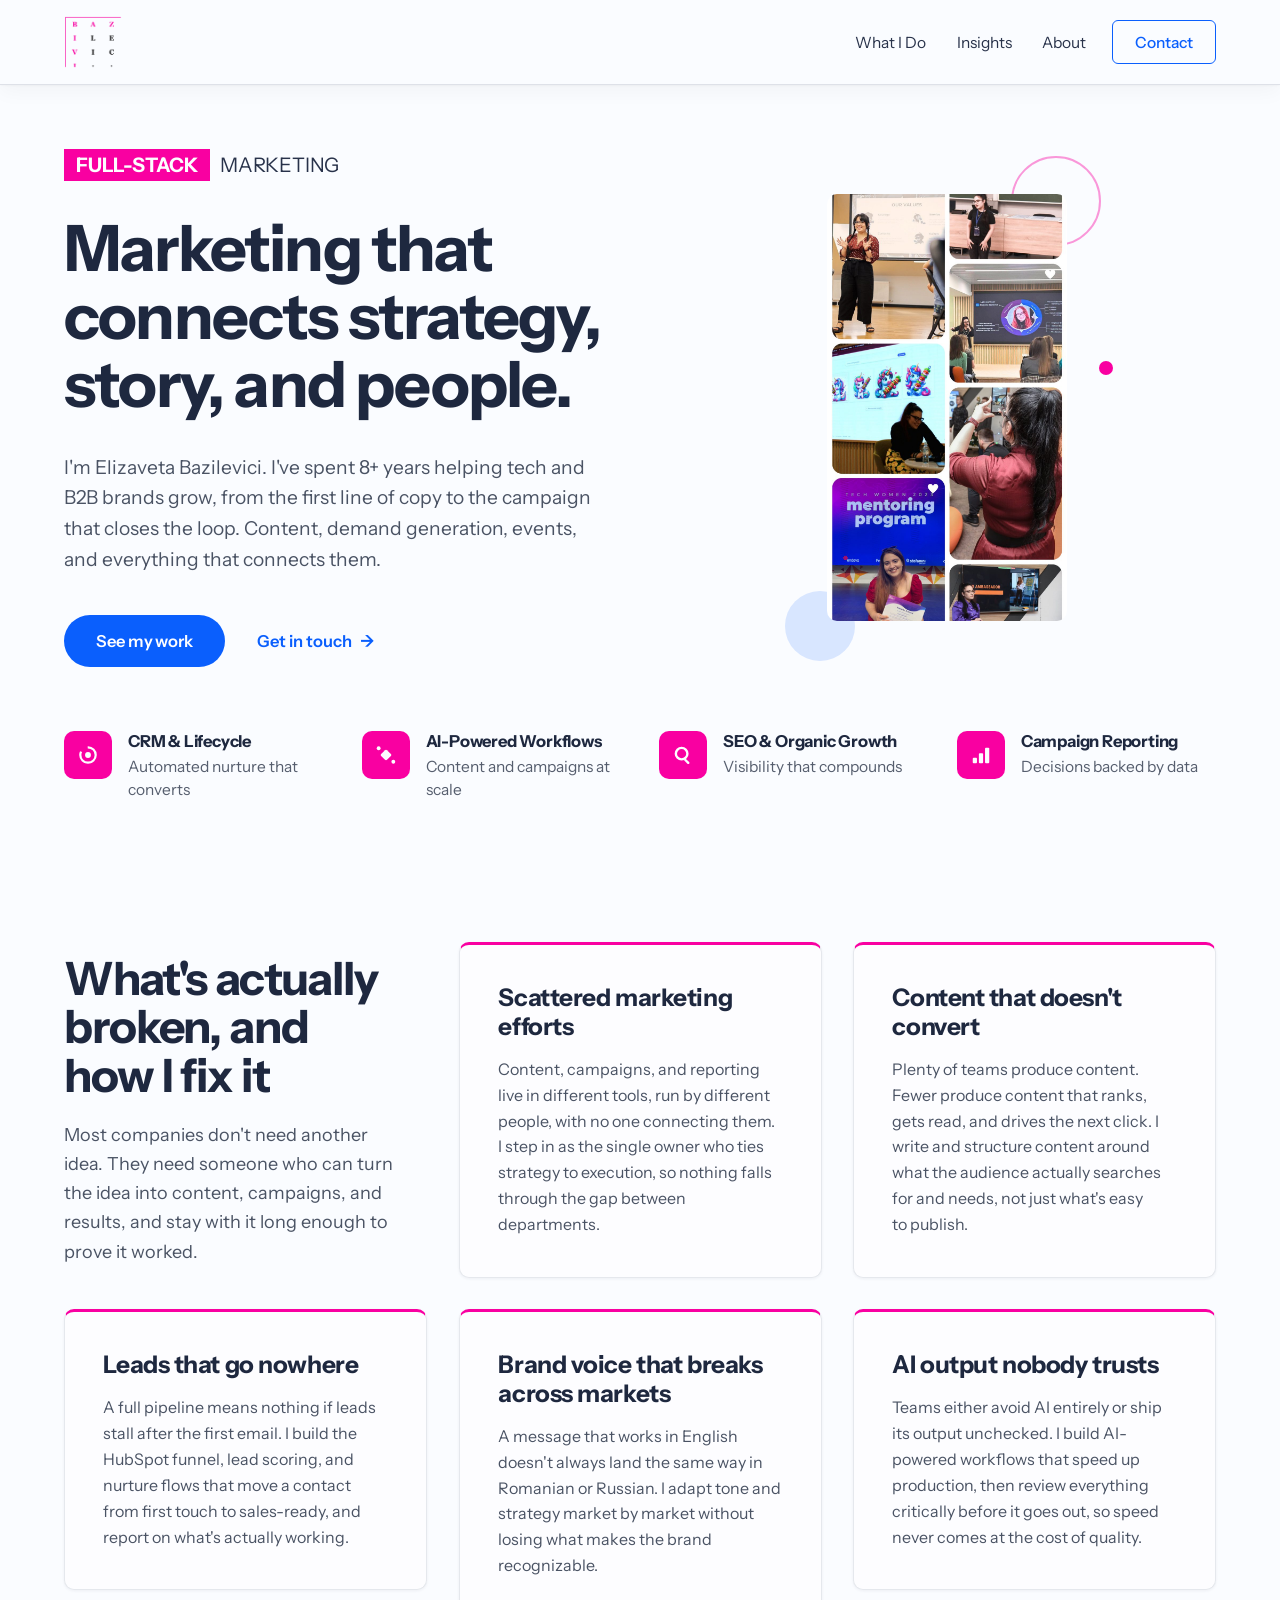
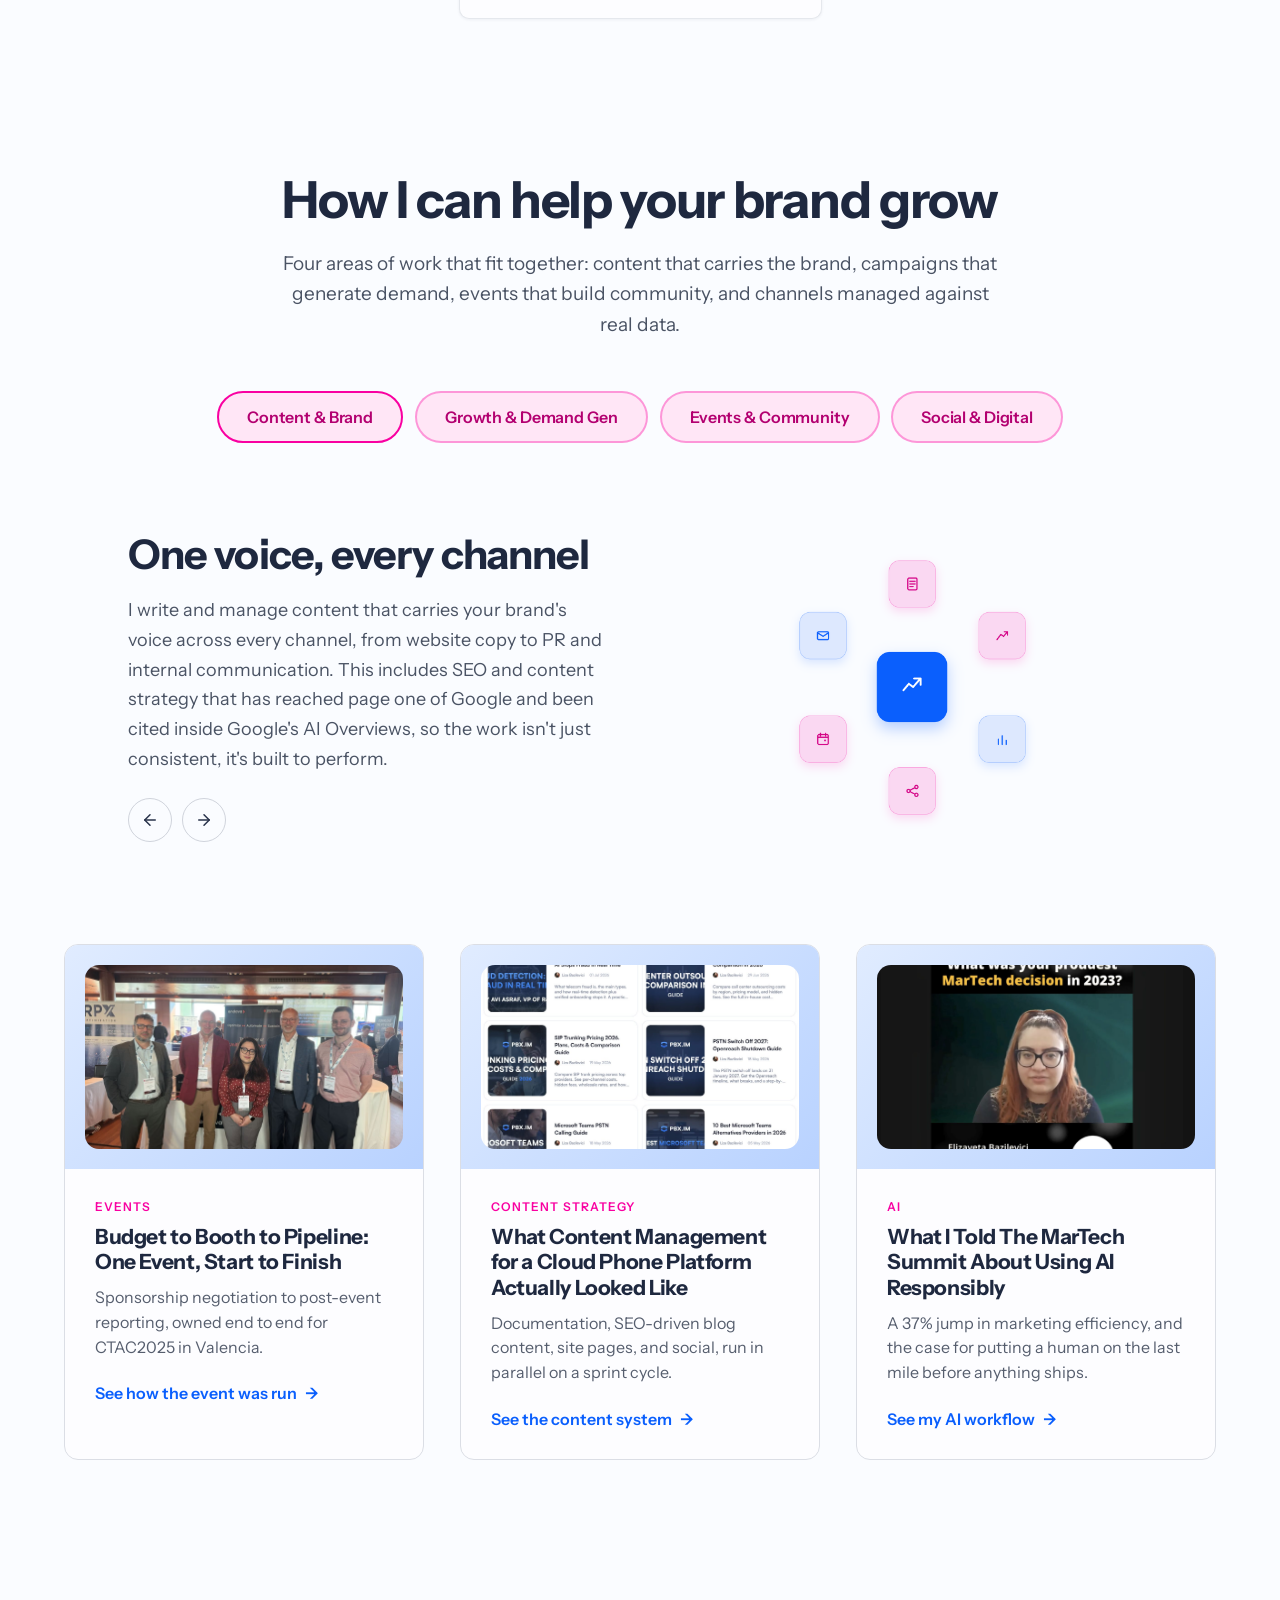
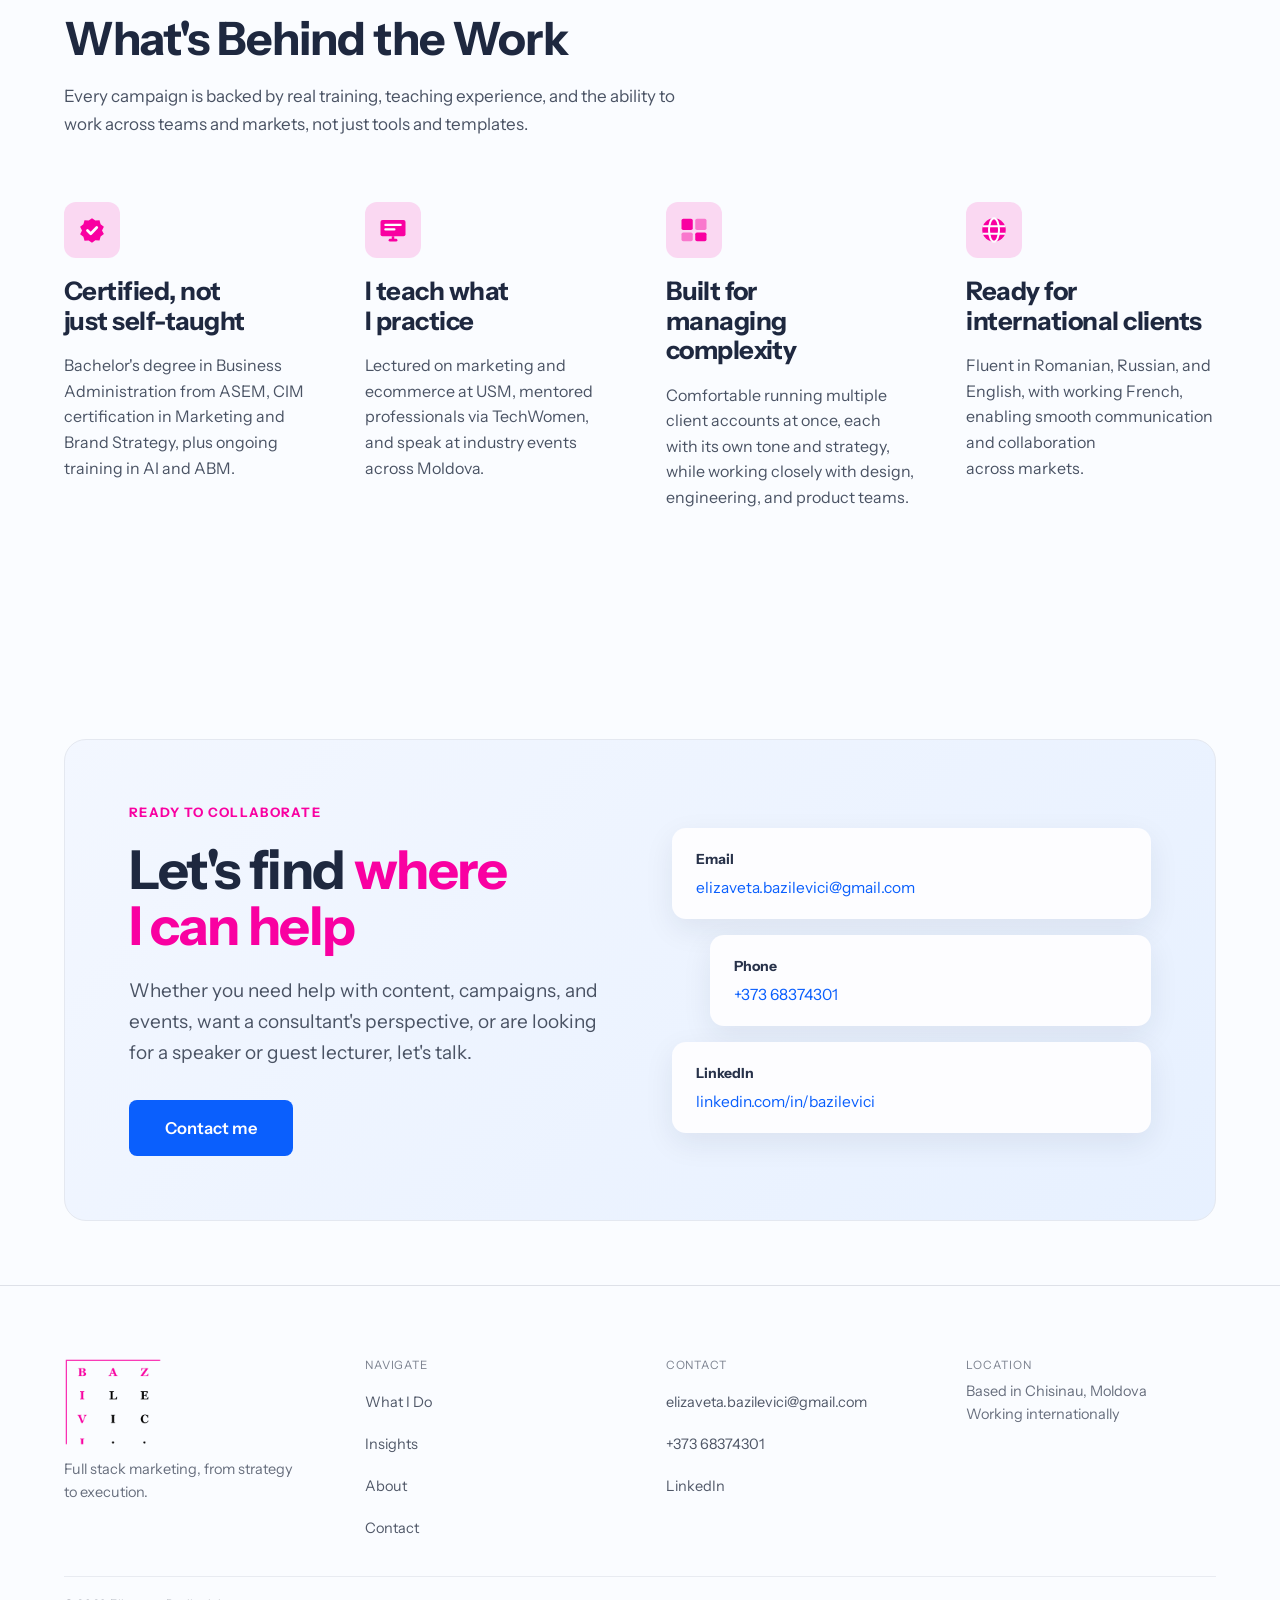
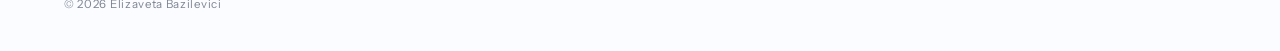
==== commit c8292caa: "Add GA4 tracking snippet to all pages Co-Authored-By: Claude Sonnet 5 <noreply@anthropic.com> Claude" ====
--- a/index.html
+++ b/index.html
@@ -1,6 +1,14 @@
 <!DOCTYPE html>
 <html lang="en">
 <head>
+<!-- Google tag (gtag.js) -->
+<script async src="https://www.googletagmanager.com/gtag/js?id=G-N7EDH8CX8M"></script>
+<script>
+  window.dataLayer = window.dataLayer || [];
+  function gtag(){dataLayer.push(arguments);}
+  gtag('js', new Date());
+  gtag('config', 'G-N7EDH8CX8M');
+</script>
 <meta charset="utf-8">
 <meta name="viewport" content="width=device-width, initial-scale=1">
 <title>Elizaveta Bazilevici — Marketing &amp; Event Strategist</title>
--- a/assets/css/style.css
+++ b/assets/css/style.css
@@ -334,9 +334,17 @@
   margin: 0 auto;
   padding: clamp(48px, 6vw, 84px) var(--gutter);
   display: grid;
-  grid-template-columns: repeat(auto-fit, minmax(290px, 1fr));
+  grid-template-columns: 1fr;
   gap: clamp(24px, 2.5vw, 36px);
   align-items: start;
+}
+
+@media (min-width: 640px) {
+  .broken { grid-template-columns: repeat(2, 1fr); }
+}
+
+@media (min-width: 1024px) {
+  .broken { grid-template-columns: repeat(3, 1fr); }
 }
 
 .broken__intro {
@@ -471,6 +479,12 @@
   align-items: center;
 }
 
+@media (max-width: 768px) {
+  .services__panel {
+    grid-template-columns: 1fr;
+  }
+}
+
 .services__panel-text {
   display: flex;
   flex-direction: column;
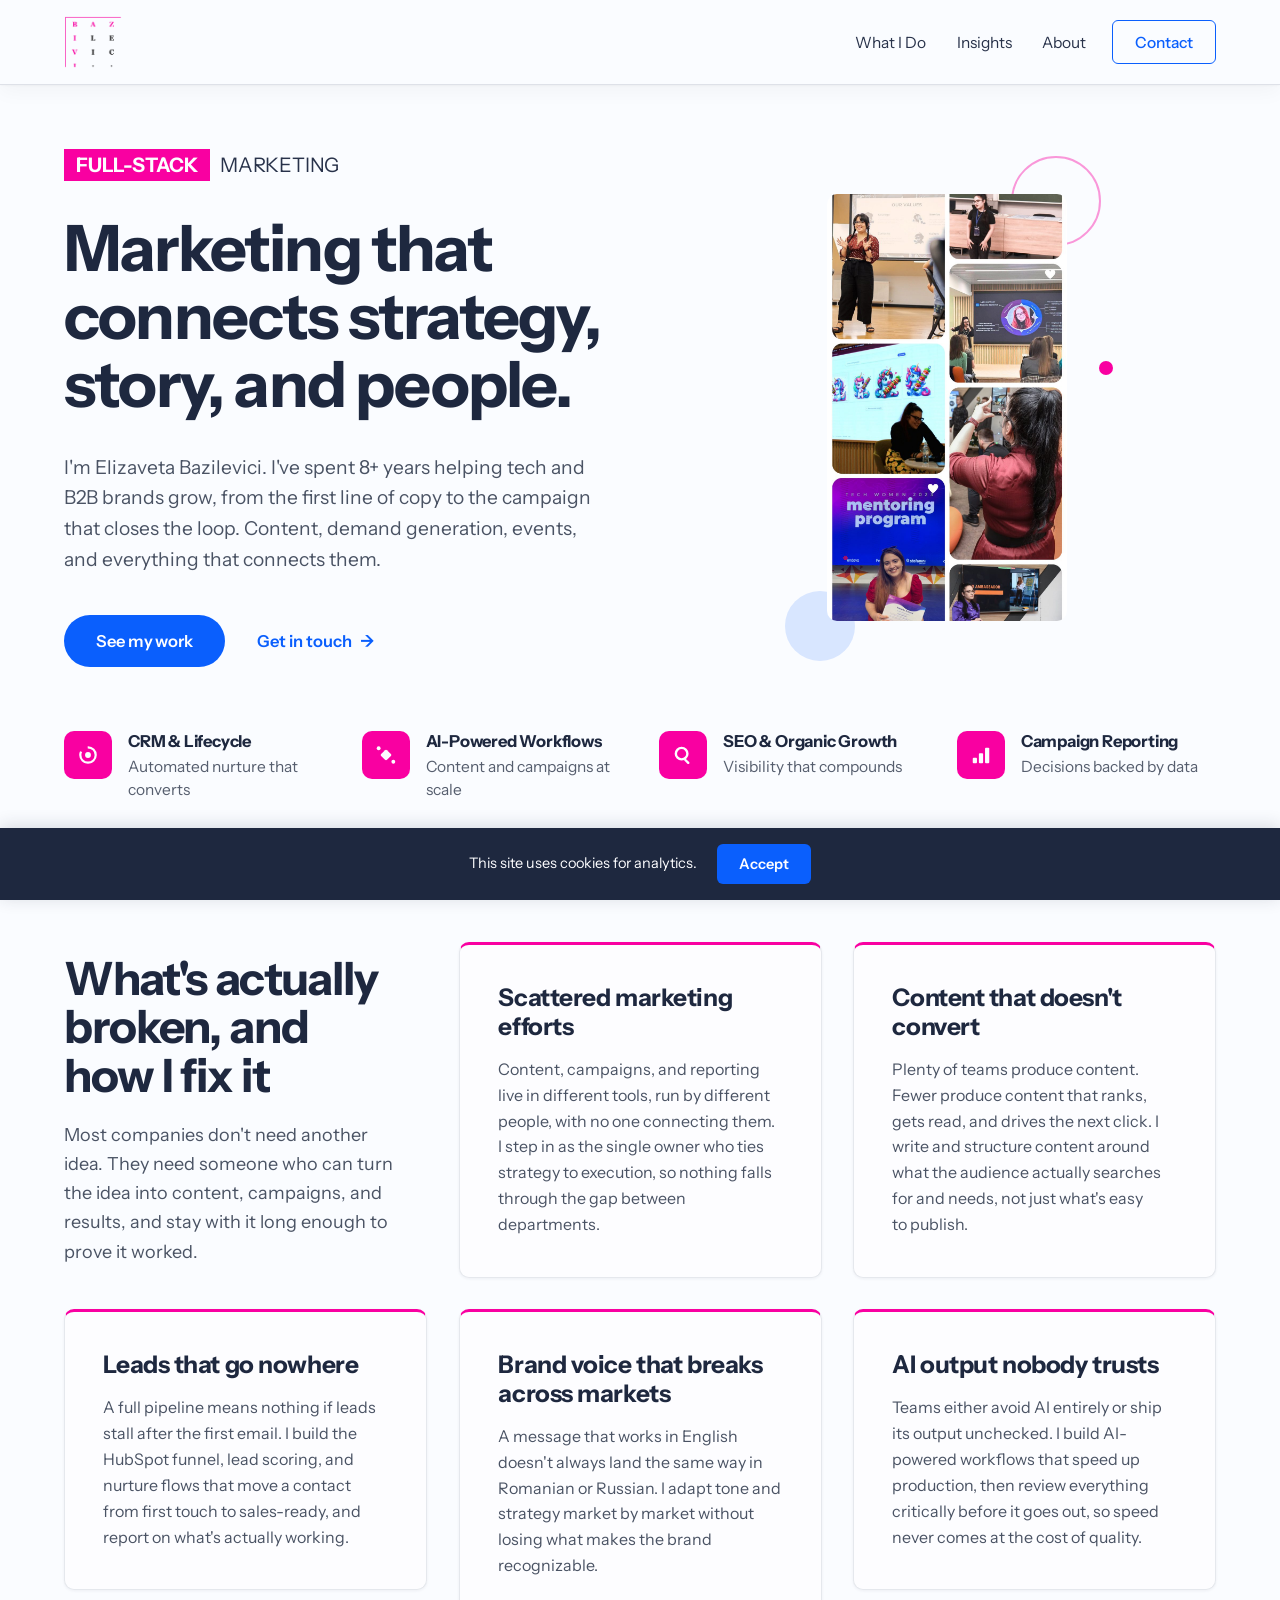
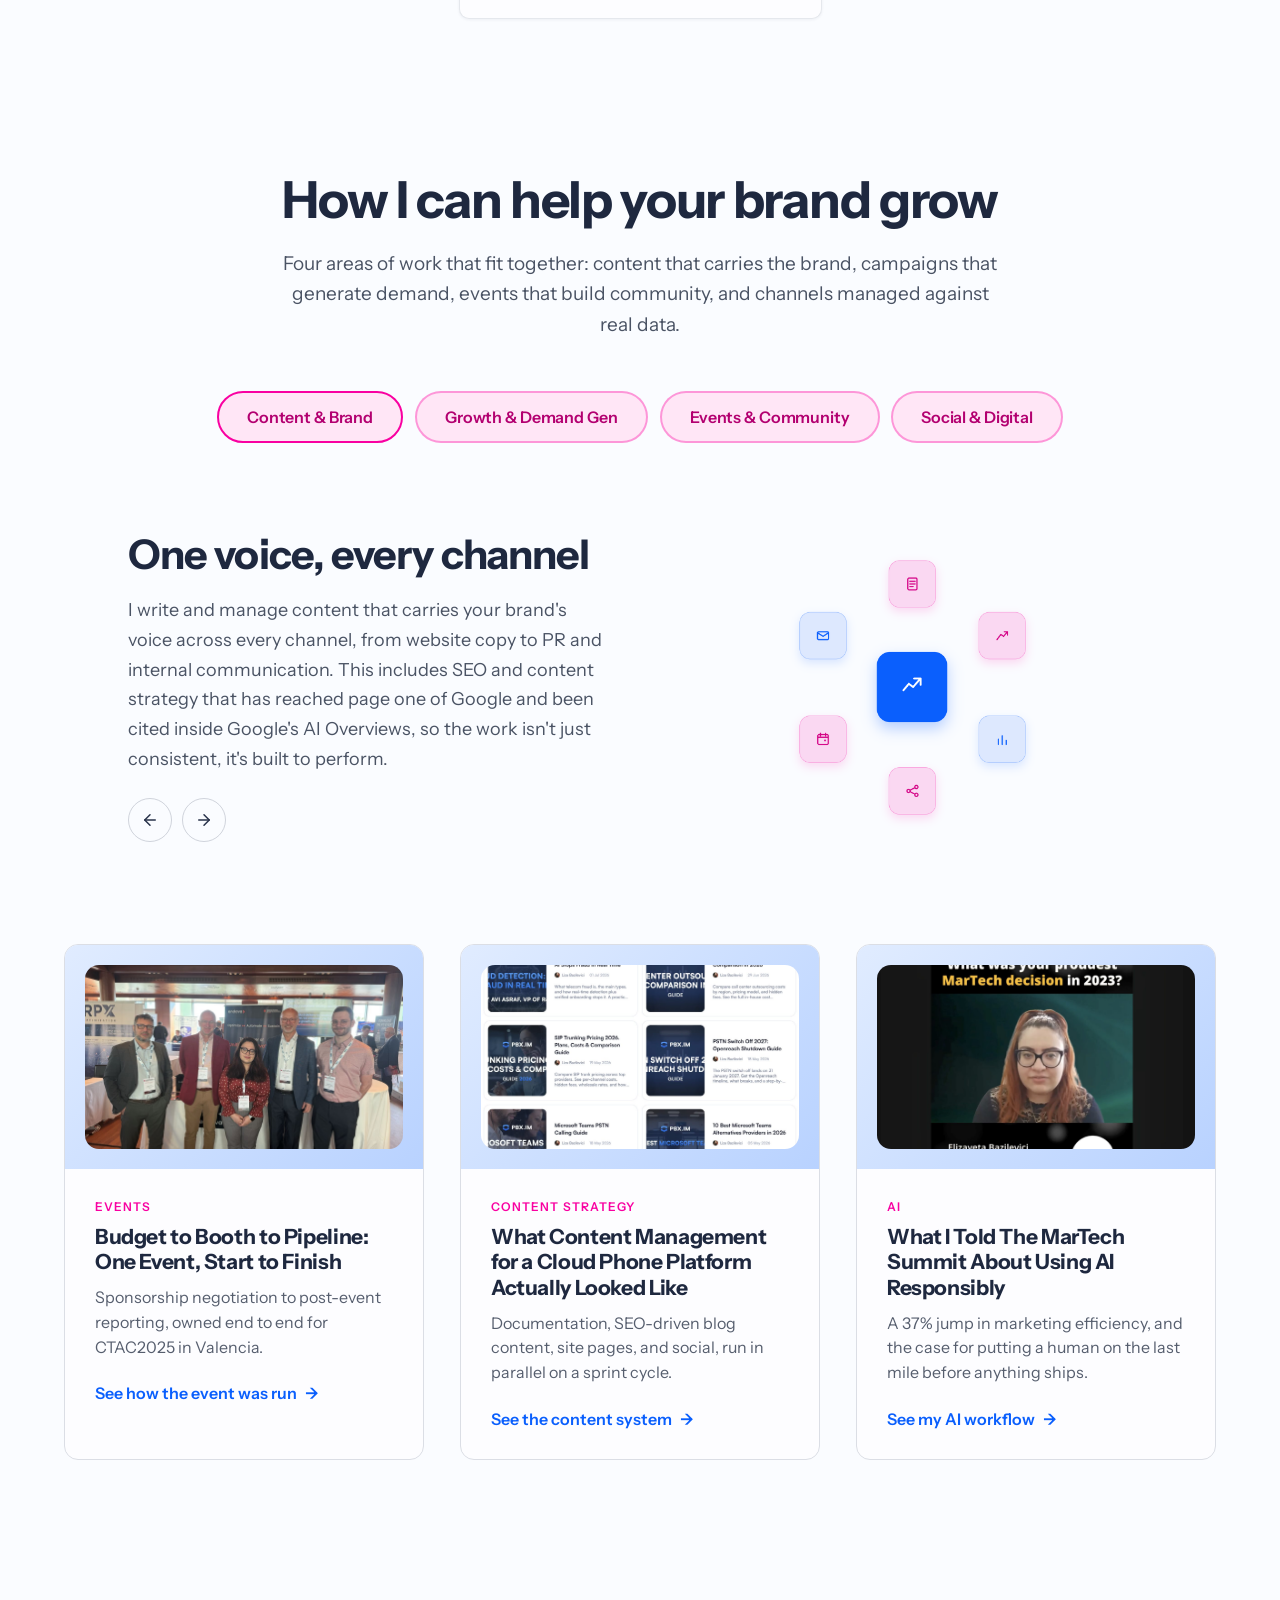
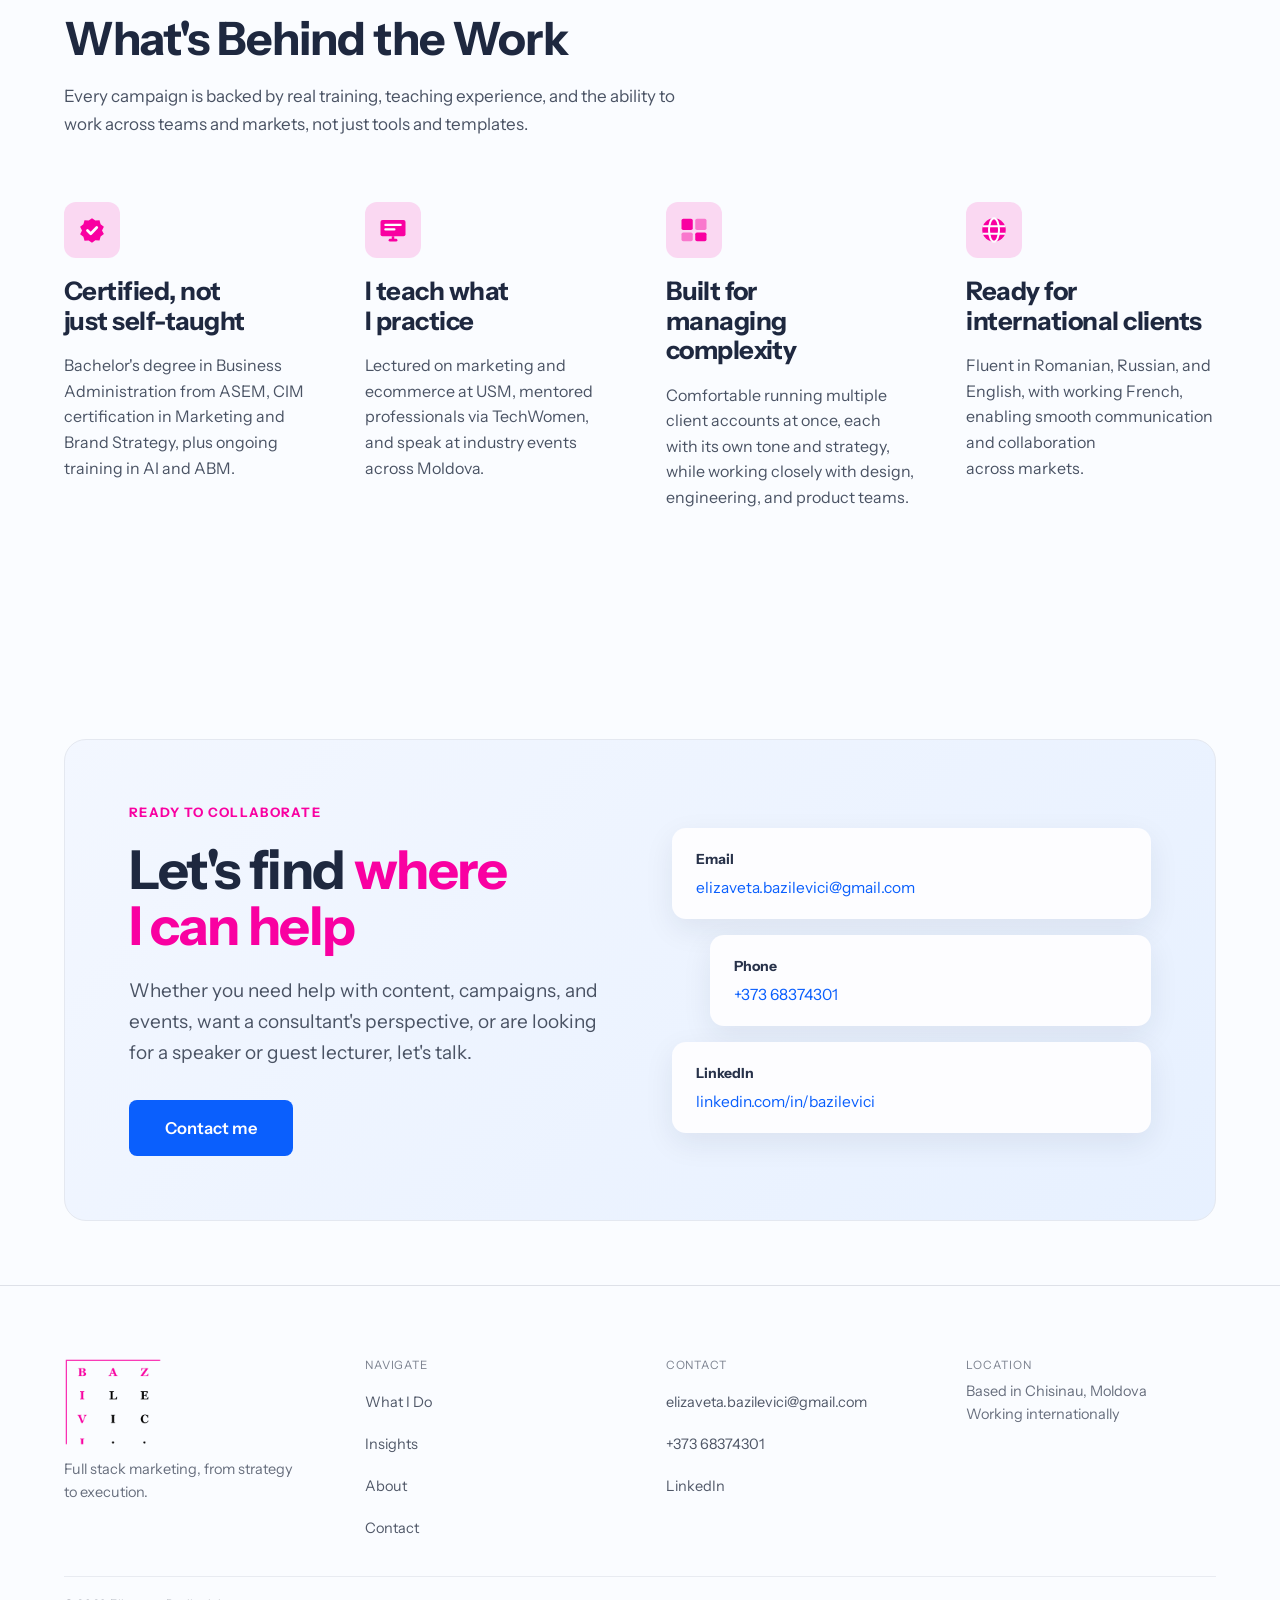
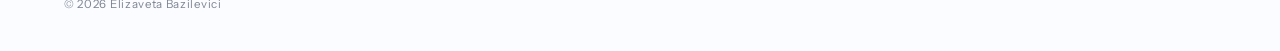
==== commit 38d8c41b: "Gate GA4 behind a cookie consent banner Remove the unconditional GA4 snippet from every page's <head" ====
--- a/index.html
+++ b/index.html
@@ -1,14 +1,6 @@
 <!DOCTYPE html>
 <html lang="en">
 <head>
-<!-- Google tag (gtag.js) -->
-<script async src="https://www.googletagmanager.com/gtag/js?id=G-N7EDH8CX8M"></script>
-<script>
-  window.dataLayer = window.dataLayer || [];
-  function gtag(){dataLayer.push(arguments);}
-  gtag('js', new Date());
-  gtag('config', 'G-N7EDH8CX8M');
-</script>
 <meta charset="utf-8">
 <meta name="viewport" content="width=device-width, initial-scale=1">
 <title>Elizaveta Bazilevici — Marketing &amp; Event Strategist</title>
--- a/assets/css/style.css
+++ b/assets/css/style.css
@@ -1448,3 +1448,43 @@
 }
 .more-card__title { font-weight: 700; font-size: 17px; letter-spacing: -0.012em; margin: 0; line-height: 1.3; color: var(--ink); }
 .more-card__meta { font-size: 13px; color: oklch(0.58 0.02 265); }
+
+/* ---------- Cookie consent banner ---------- */
+
+.cookie-banner {
+  position: fixed;
+  left: 0;
+  right: 0;
+  bottom: 0;
+  z-index: 100;
+  display: flex;
+  flex-wrap: wrap;
+  align-items: center;
+  justify-content: center;
+  gap: 12px 20px;
+  padding: 16px var(--gutter);
+  background: var(--ink);
+  box-shadow: 0 -2px 16px oklch(0.28 0.045 265 / 0.16);
+}
+.cookie-banner__text {
+  margin: 0;
+  font-size: 14.5px;
+  line-height: 1.5;
+  color: var(--surface);
+}
+.cookie-banner__accept {
+  flex: none;
+  display: inline-flex;
+  align-items: center;
+  min-height: 40px;
+  padding: 0 22px;
+  border-radius: 6px;
+  border: none;
+  background: var(--blue);
+  color: var(--surface);
+  font-family: inherit;
+  font-size: 14.5px;
+  font-weight: 600;
+  cursor: pointer;
+}
+.cookie-banner__accept:hover { background: var(--blue-hover); }
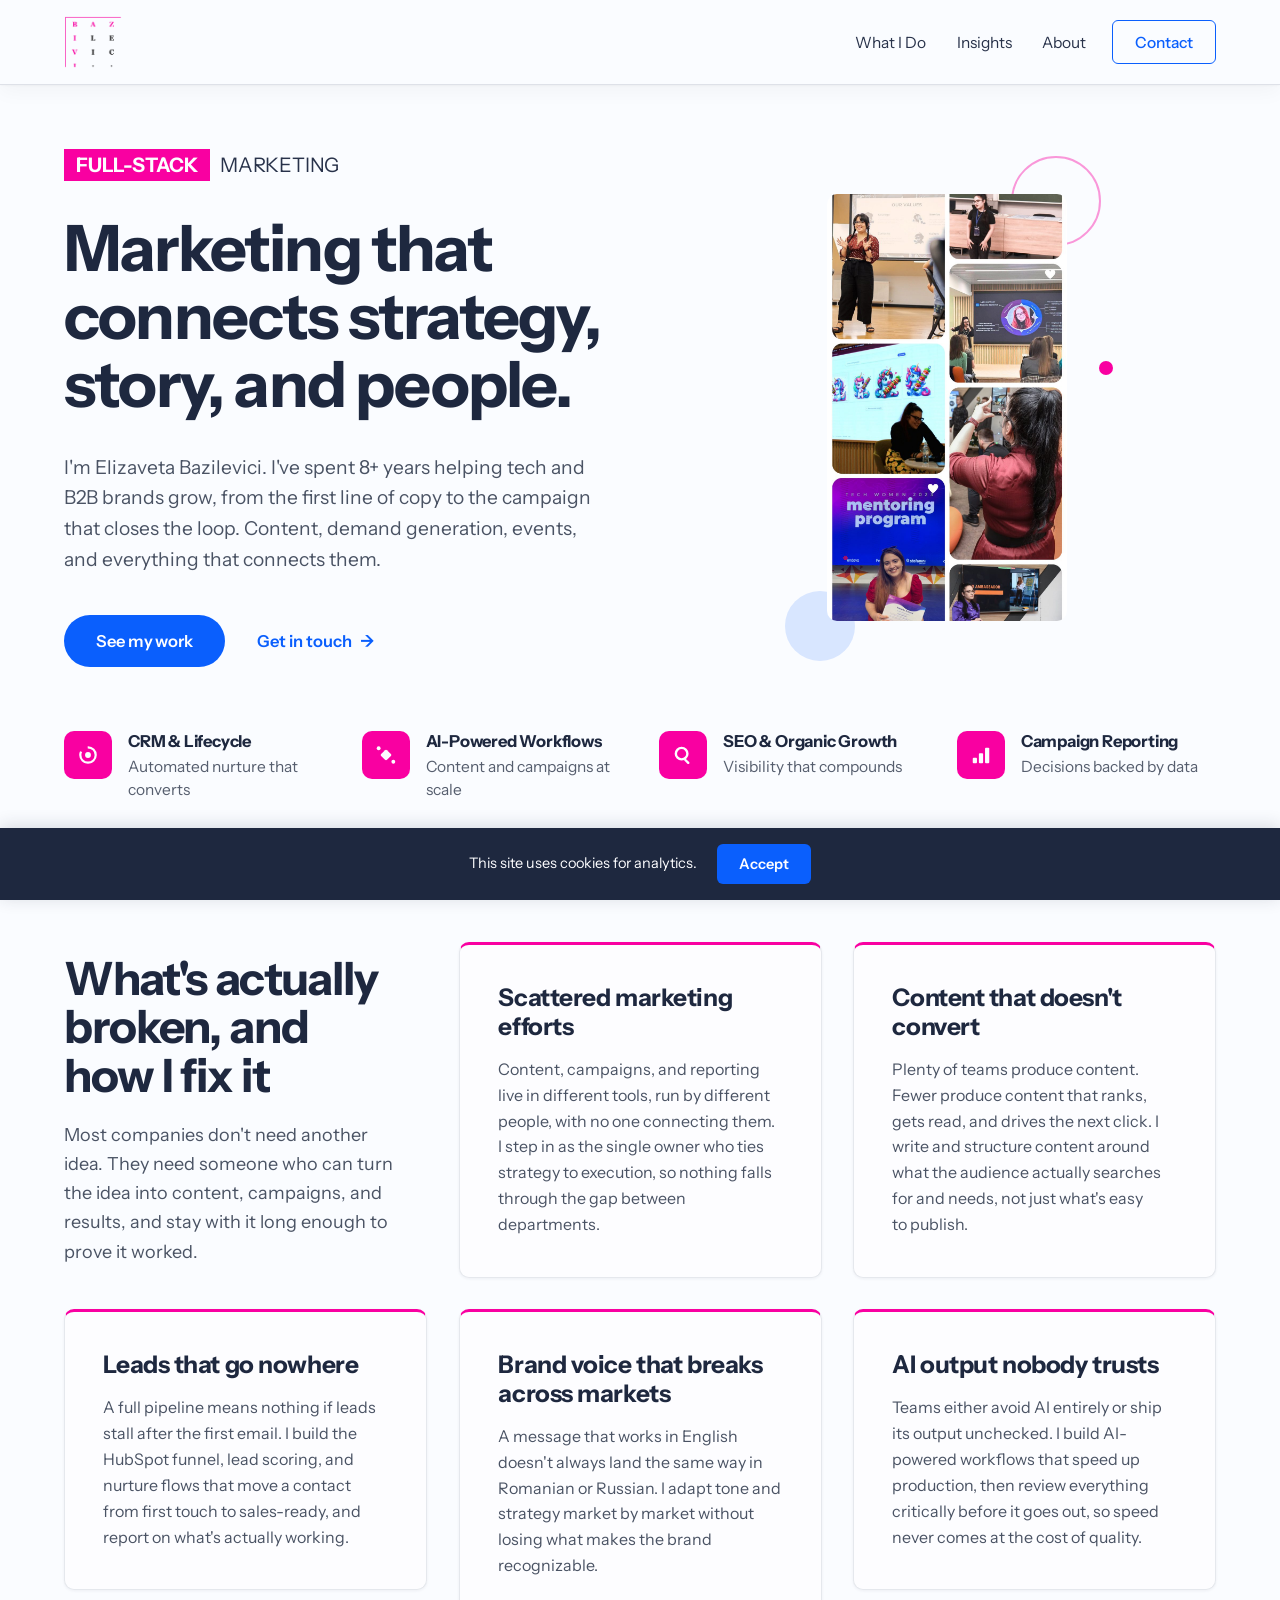
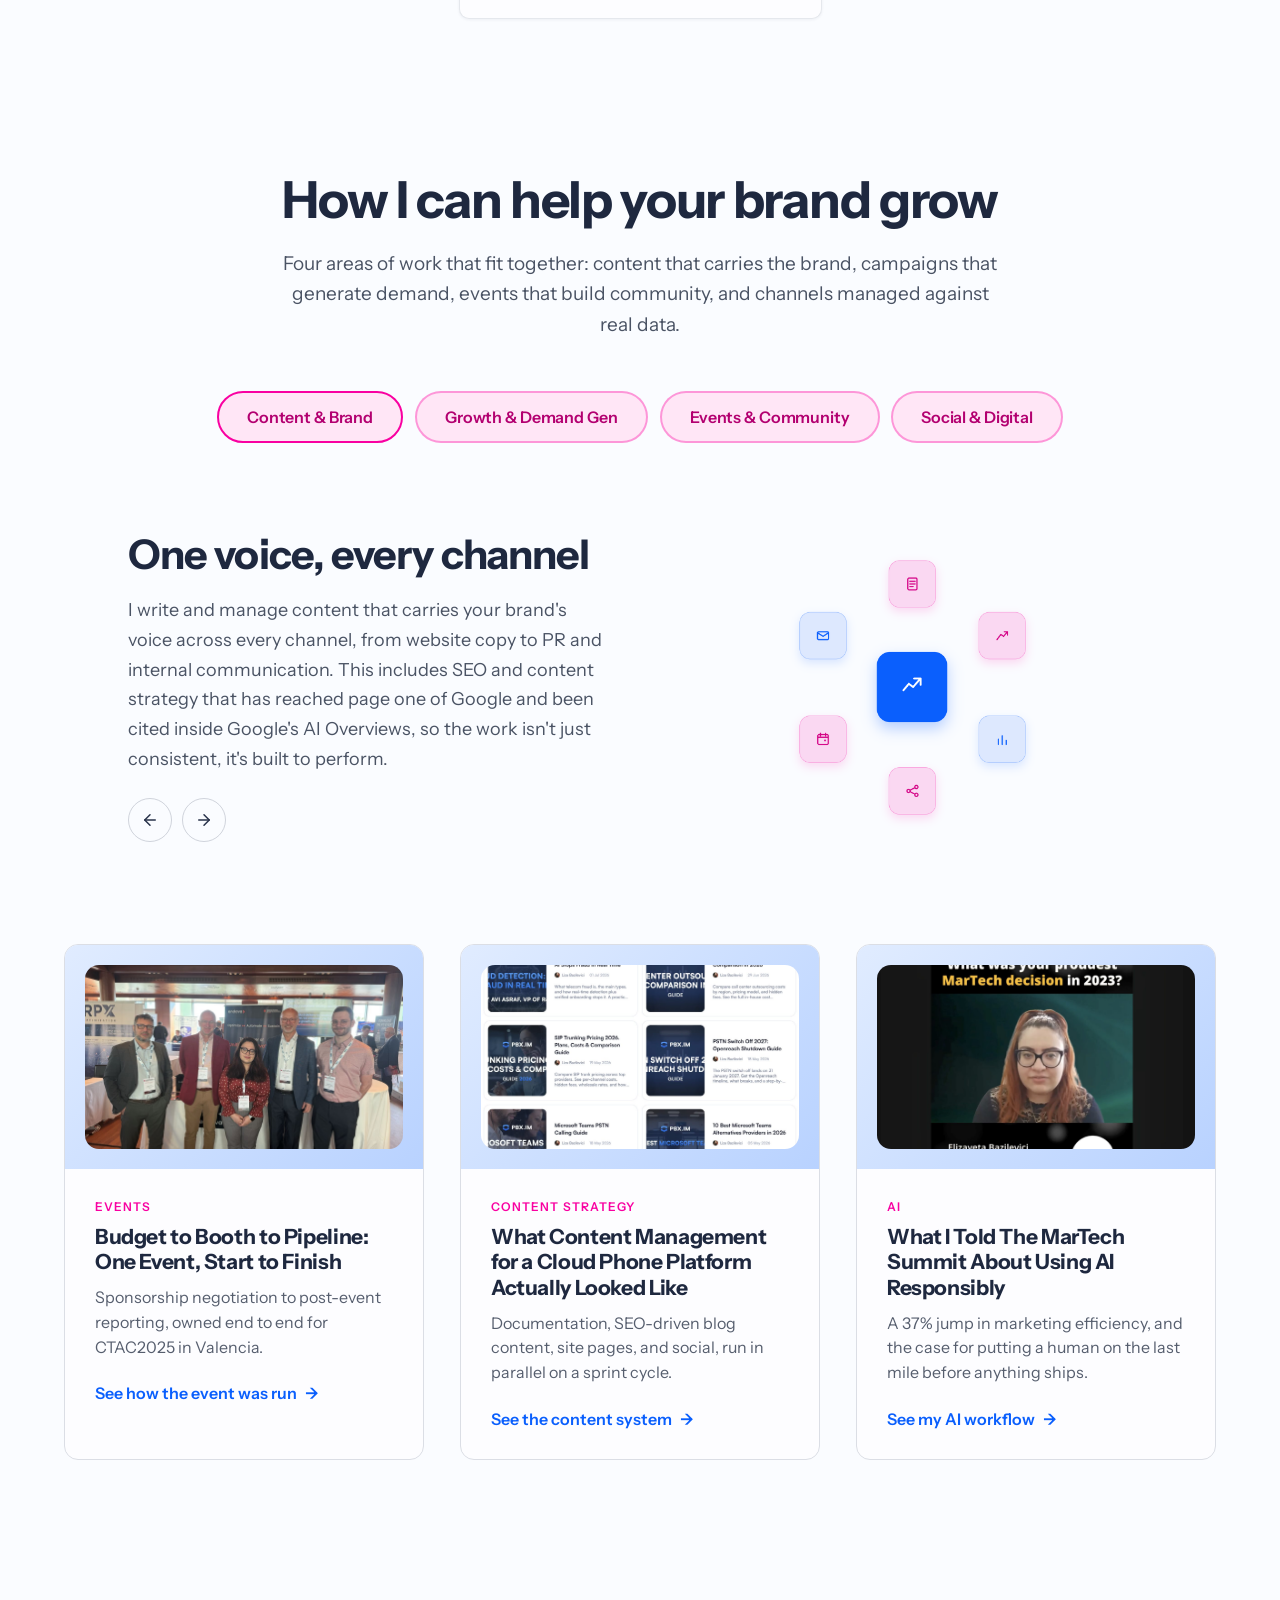
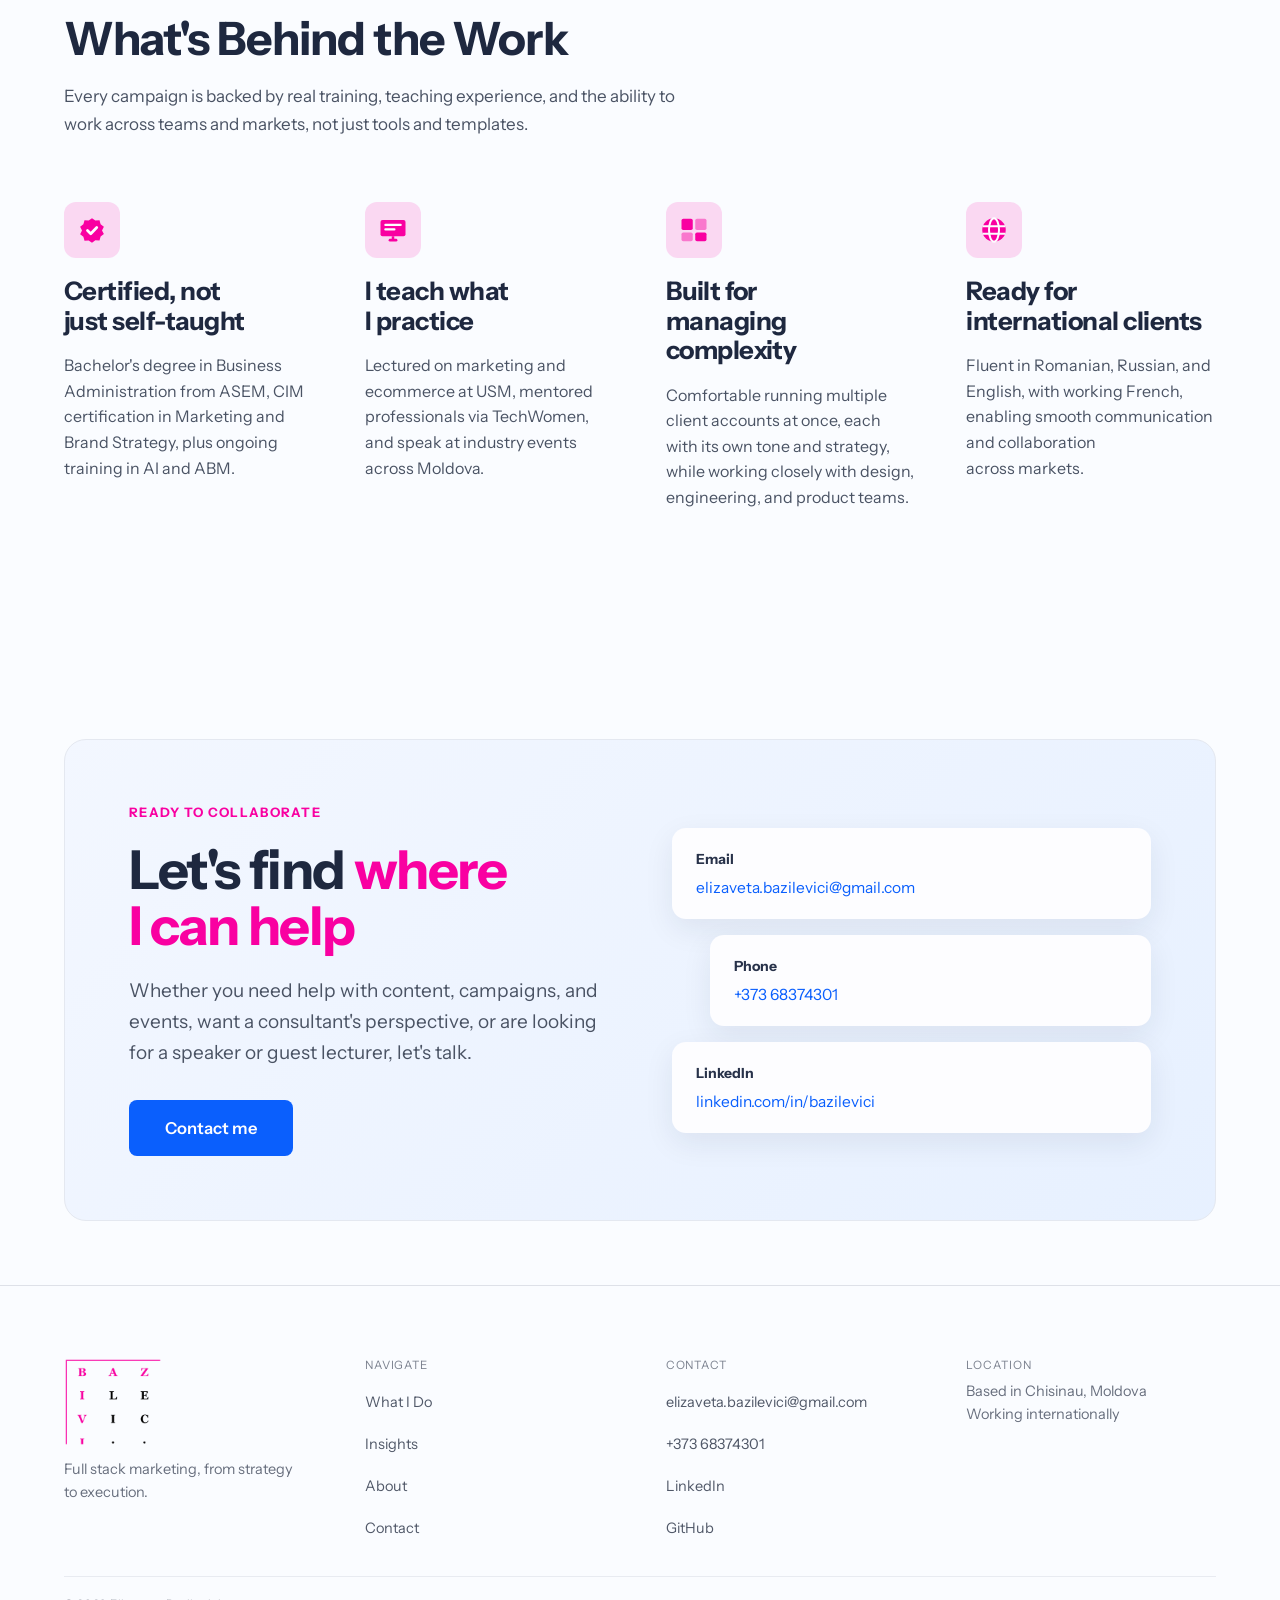
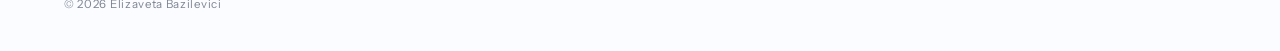
==== commit 57f33d0c: "Add GitHub profile link to footer on every page Co-Authored-By: Claude Sonnet 5 <noreply@anthropic.c" ====
--- a/index.html
+++ b/index.html
@@ -5,6 +5,15 @@
 <meta name="viewport" content="width=device-width, initial-scale=1">
 <title>Elizaveta Bazilevici — Marketing &amp; Event Strategist</title>
 <meta name="description" content="Marketing that connects strategy, story, and people. Content, demand generation, events, and everything that connects them.">
+<meta property="og:title" content="Elizaveta Bazilevici — Marketing &amp; Event Strategist">
+<meta property="og:description" content="Marketing that connects strategy, story, and people. Content, demand generation, events, and everything that connects them.">
+<meta property="og:image" content="https://bazilevici.com/assets/img/hero-collage.jpg">
+<meta property="og:url" content="https://bazilevici.com/">
+<meta property="og:type" content="website">
+<meta name="twitter:card" content="summary_large_image">
+<meta name="twitter:title" content="Elizaveta Bazilevici — Marketing &amp; Event Strategist">
+<meta name="twitter:description" content="Marketing that connects strategy, story, and people. Content, demand generation, events, and everything that connects them.">
+<meta name="twitter:image" content="https://bazilevici.com/assets/img/hero-collage.jpg">
 <link rel="icon" type="image/svg+xml" href="assets/img/favicon.svg">
 <link rel="preconnect" href="https://fonts.googleapis.com">
 <link rel="preconnect" href="https://fonts.gstatic.com" crossorigin>
@@ -291,6 +300,7 @@
       <a href="mailto:elizaveta.bazilevici@gmail.com">elizaveta.bazilevici@gmail.com</a>
       <a href="tel:+37368374301">+373 68374301</a>
       <a href="https://linkedin.com/in/bazilevici" target="_blank" rel="noopener noreferrer">LinkedIn</a>
+      <a href="https://github.com/elizavetabaz" target="_blank" rel="noopener noreferrer">GitHub</a>
     </div>
 
     <div class="site-footer__location">
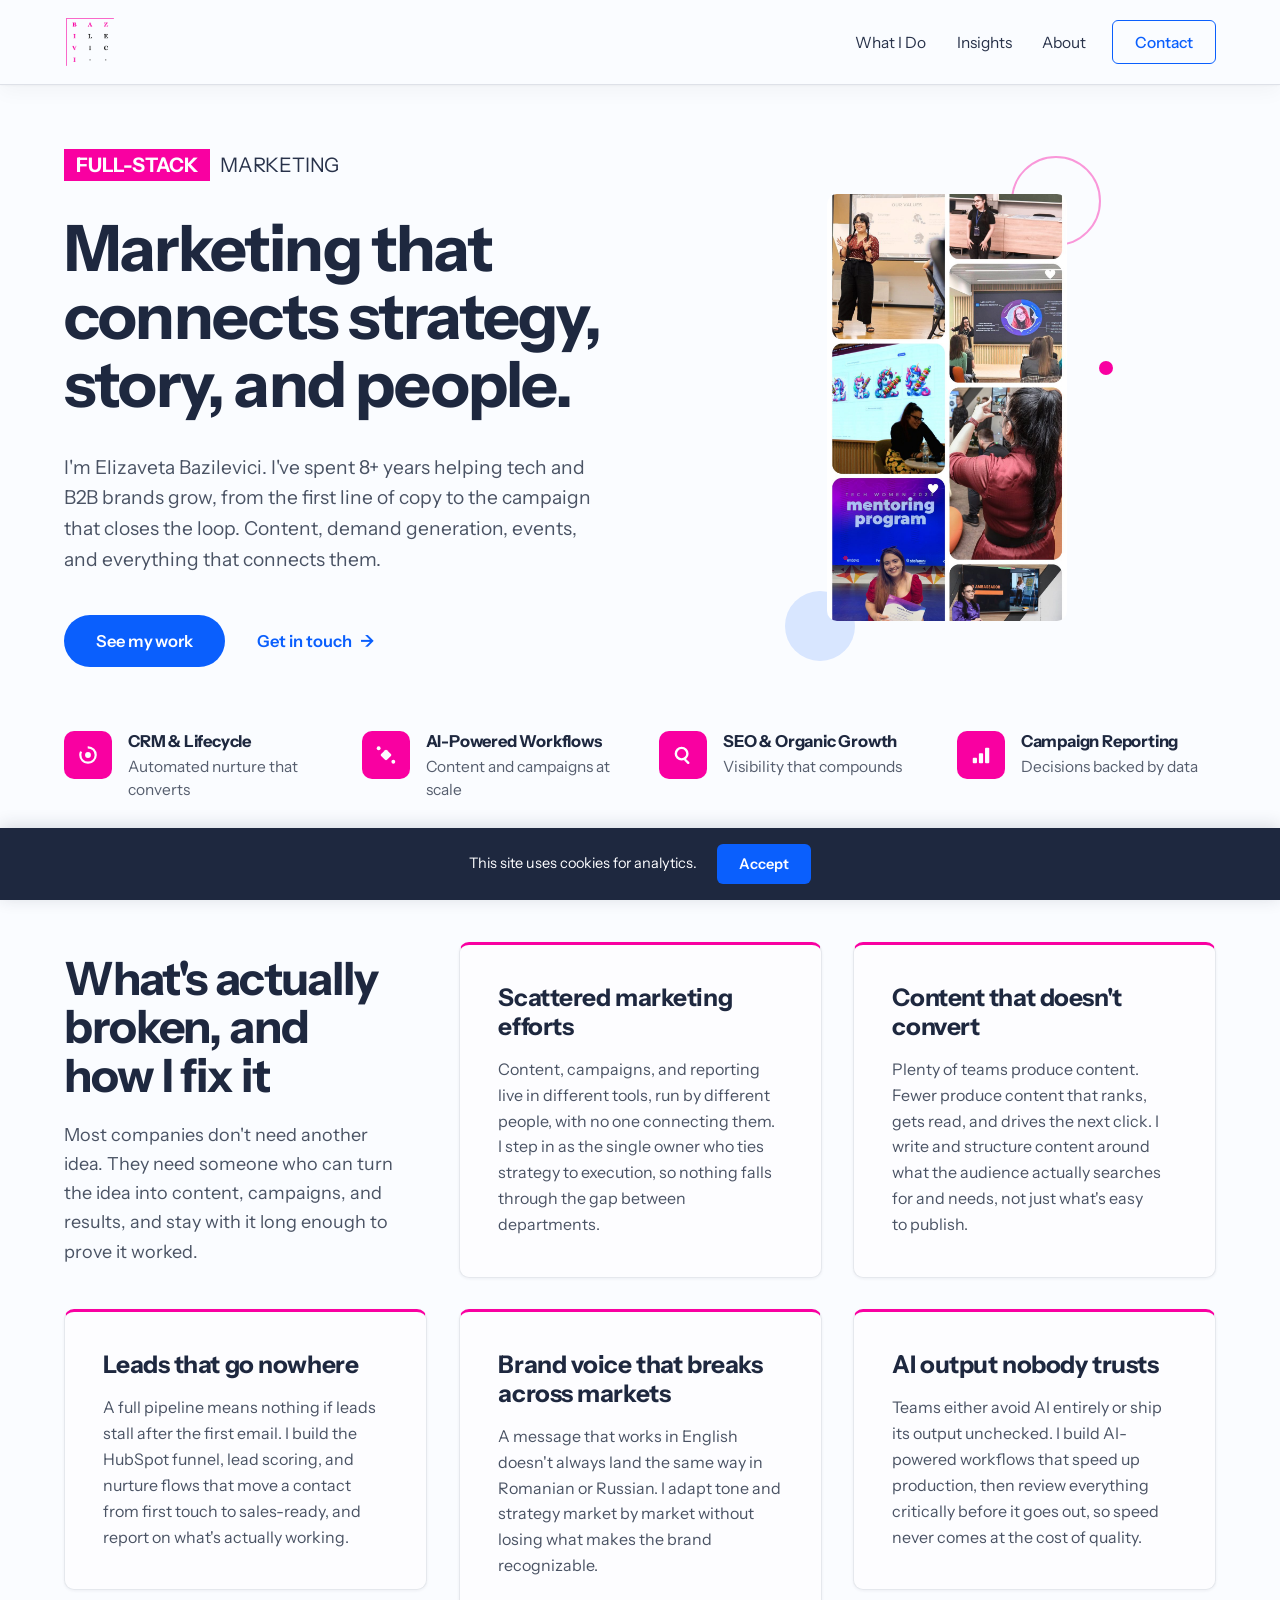
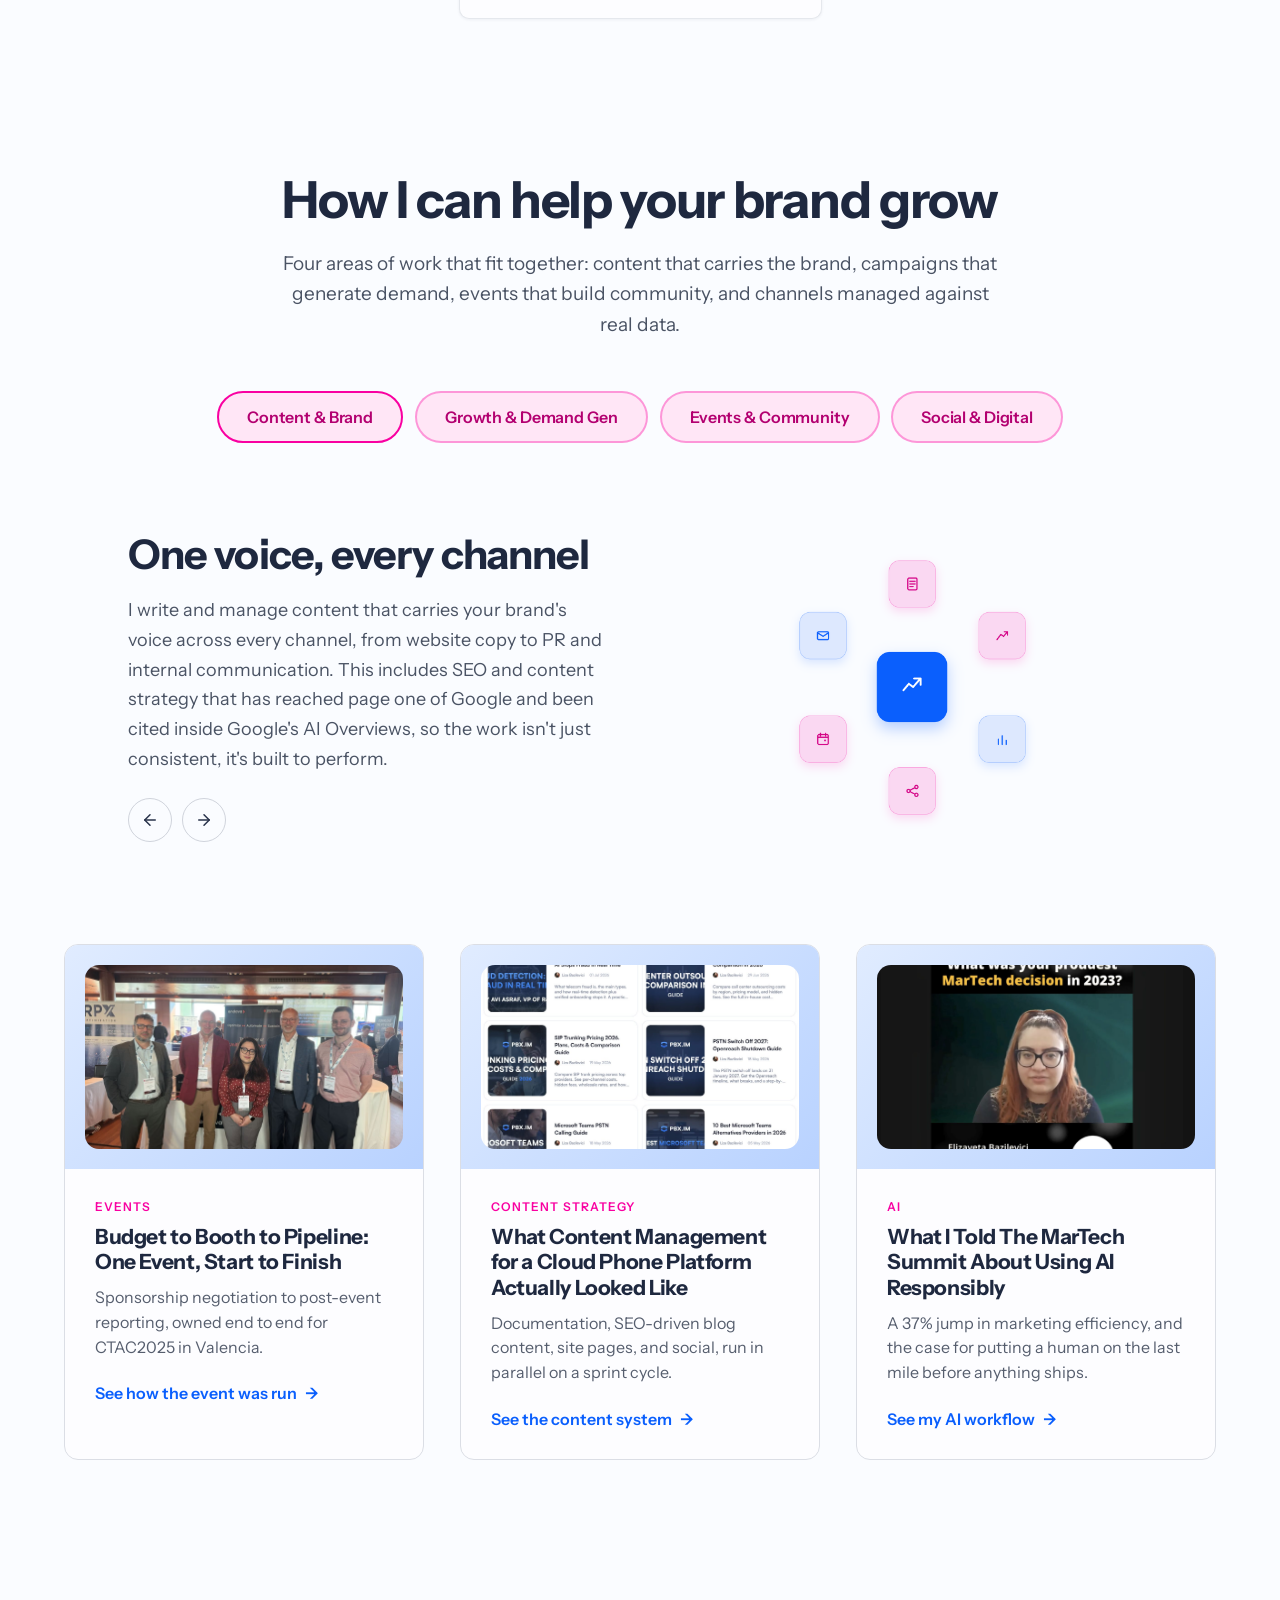
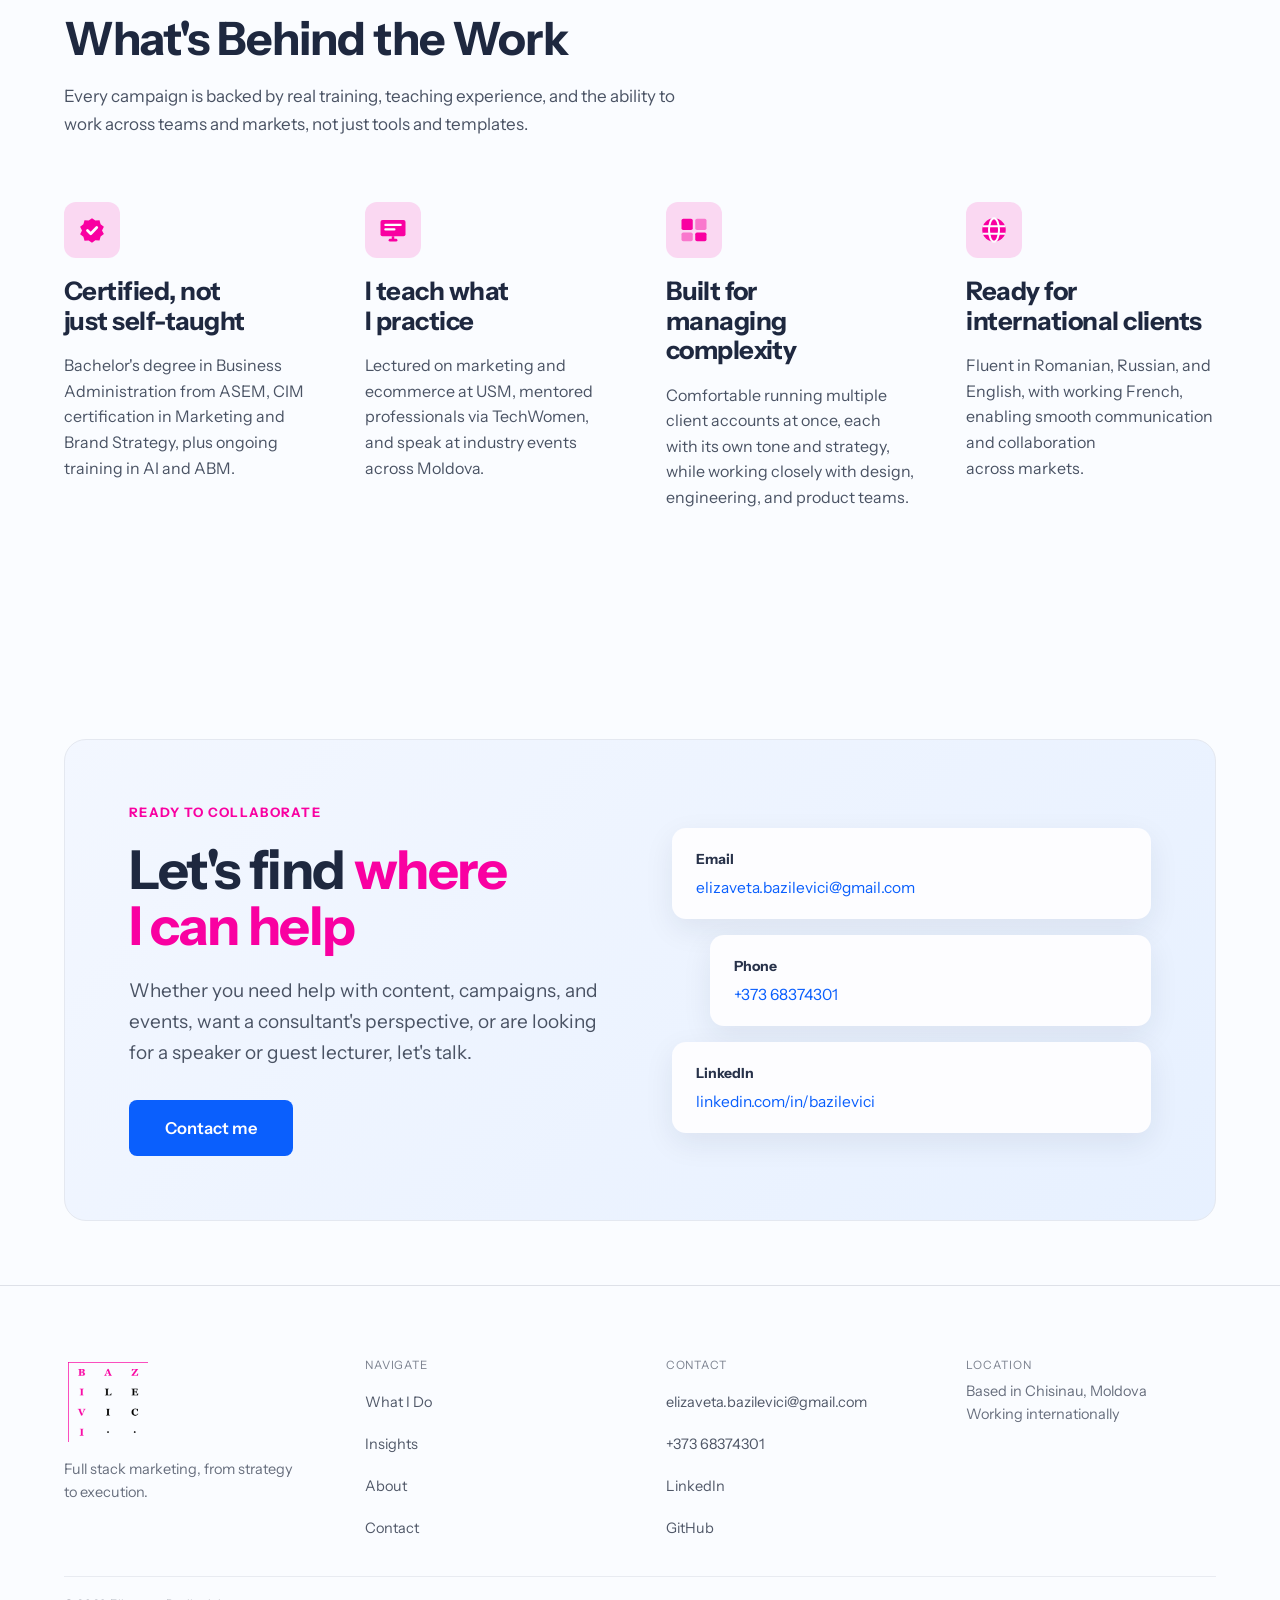
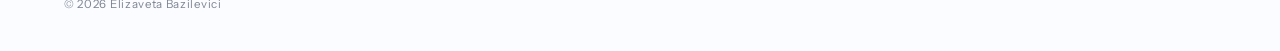
==== commit 89b1ffc9: "Add JSON-LD schema markup for SEO Every page gets a Person schema (name, jobTitle, LinkedIn/GitHub v" ====
--- a/index.html
+++ b/index.html
@@ -14,6 +14,19 @@
 <meta name="twitter:title" content="Elizaveta Bazilevici — Marketing &amp; Event Strategist">
 <meta name="twitter:description" content="Marketing that connects strategy, story, and people. Content, demand generation, events, and everything that connects them.">
 <meta name="twitter:image" content="https://bazilevici.com/assets/img/hero-collage.jpg">
+<script type="application/ld+json">
+{
+  "@context": "https://schema.org",
+  "@type": "Person",
+  "name": "Elizaveta Bazilevici",
+  "jobTitle": "Marketing & Event Strategist",
+  "url": "https://bazilevici.com/about.html",
+  "sameAs": [
+    "https://linkedin.com/in/bazilevici",
+    "https://github.com/elizavetabaz"
+  ]
+}
+</script>
 <link rel="icon" type="image/svg+xml" href="assets/img/favicon.svg">
 <link rel="preconnect" href="https://fonts.googleapis.com">
 <link rel="preconnect" href="https://fonts.gstatic.com" crossorigin>
@@ -56,7 +69,7 @@
     <h1>Marketing that connects strategy, story, and people.</h1>
     <p class="hero__subhead">I'm Elizaveta Bazilevici. I've spent 8+ years helping tech and B2B brands grow, from the first line of copy to the campaign that closes the loop. Content, demand generation, events, and everything that connects them.</p>
     <div class="hero__ctas">
-      <a href="#featured-work" class="btn-primary">See my work</a>
+      <a href="#services" class="btn-primary">See my work</a>
       <a href="mailto:elizaveta.bazilevici@gmail.com" class="link-arrow">Get in touch <span>→</span></a>
     </div>
   </div>
--- a/assets/css/style.css
+++ b/assets/css/style.css
@@ -337,6 +337,7 @@
   grid-template-columns: 1fr;
   gap: clamp(24px, 2.5vw, 36px);
   align-items: start;
+  scroll-margin-top: 88px;
 }
 
 @media (min-width: 640px) {
@@ -537,6 +538,7 @@
   max-width: var(--max-width);
   margin: 0 auto;
   padding: 0 var(--gutter) clamp(48px, 6vw, 84px);
+  scroll-margin-top: 88px;
 }
 
 .work-grid {
